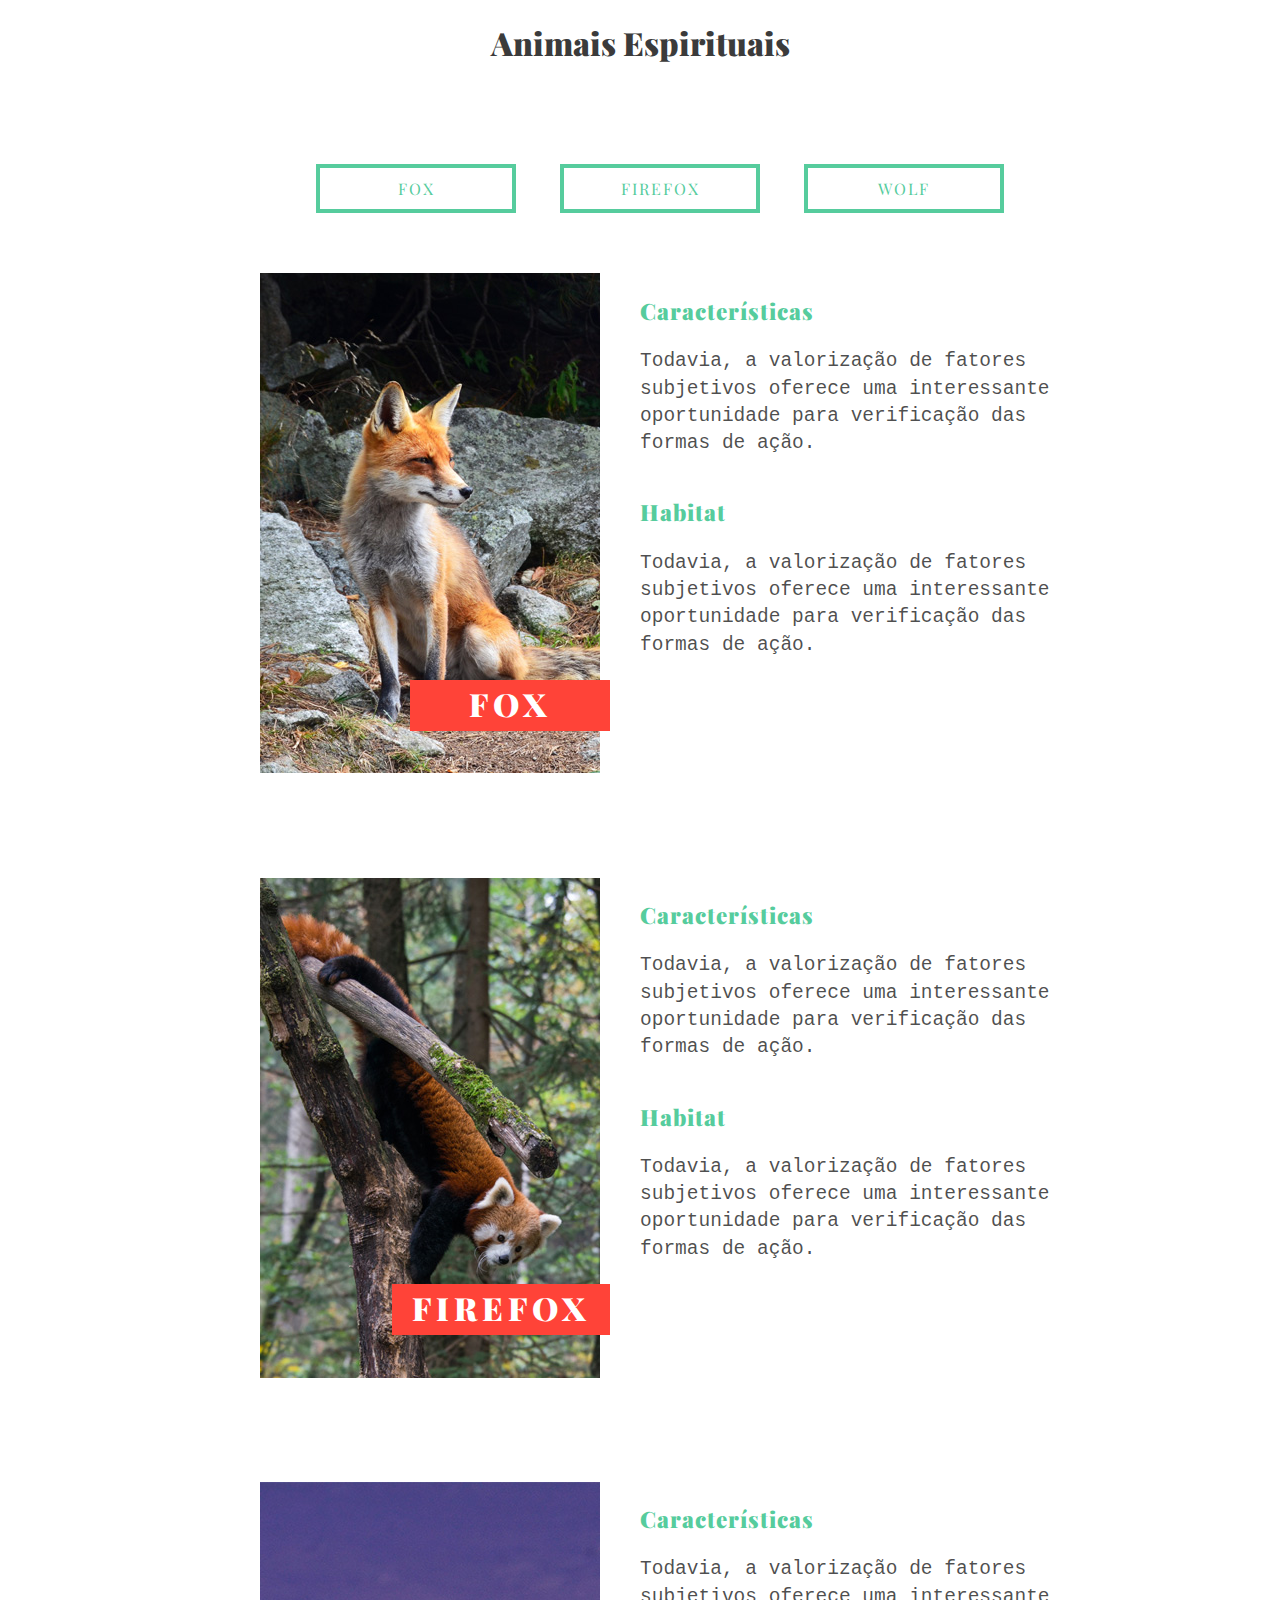
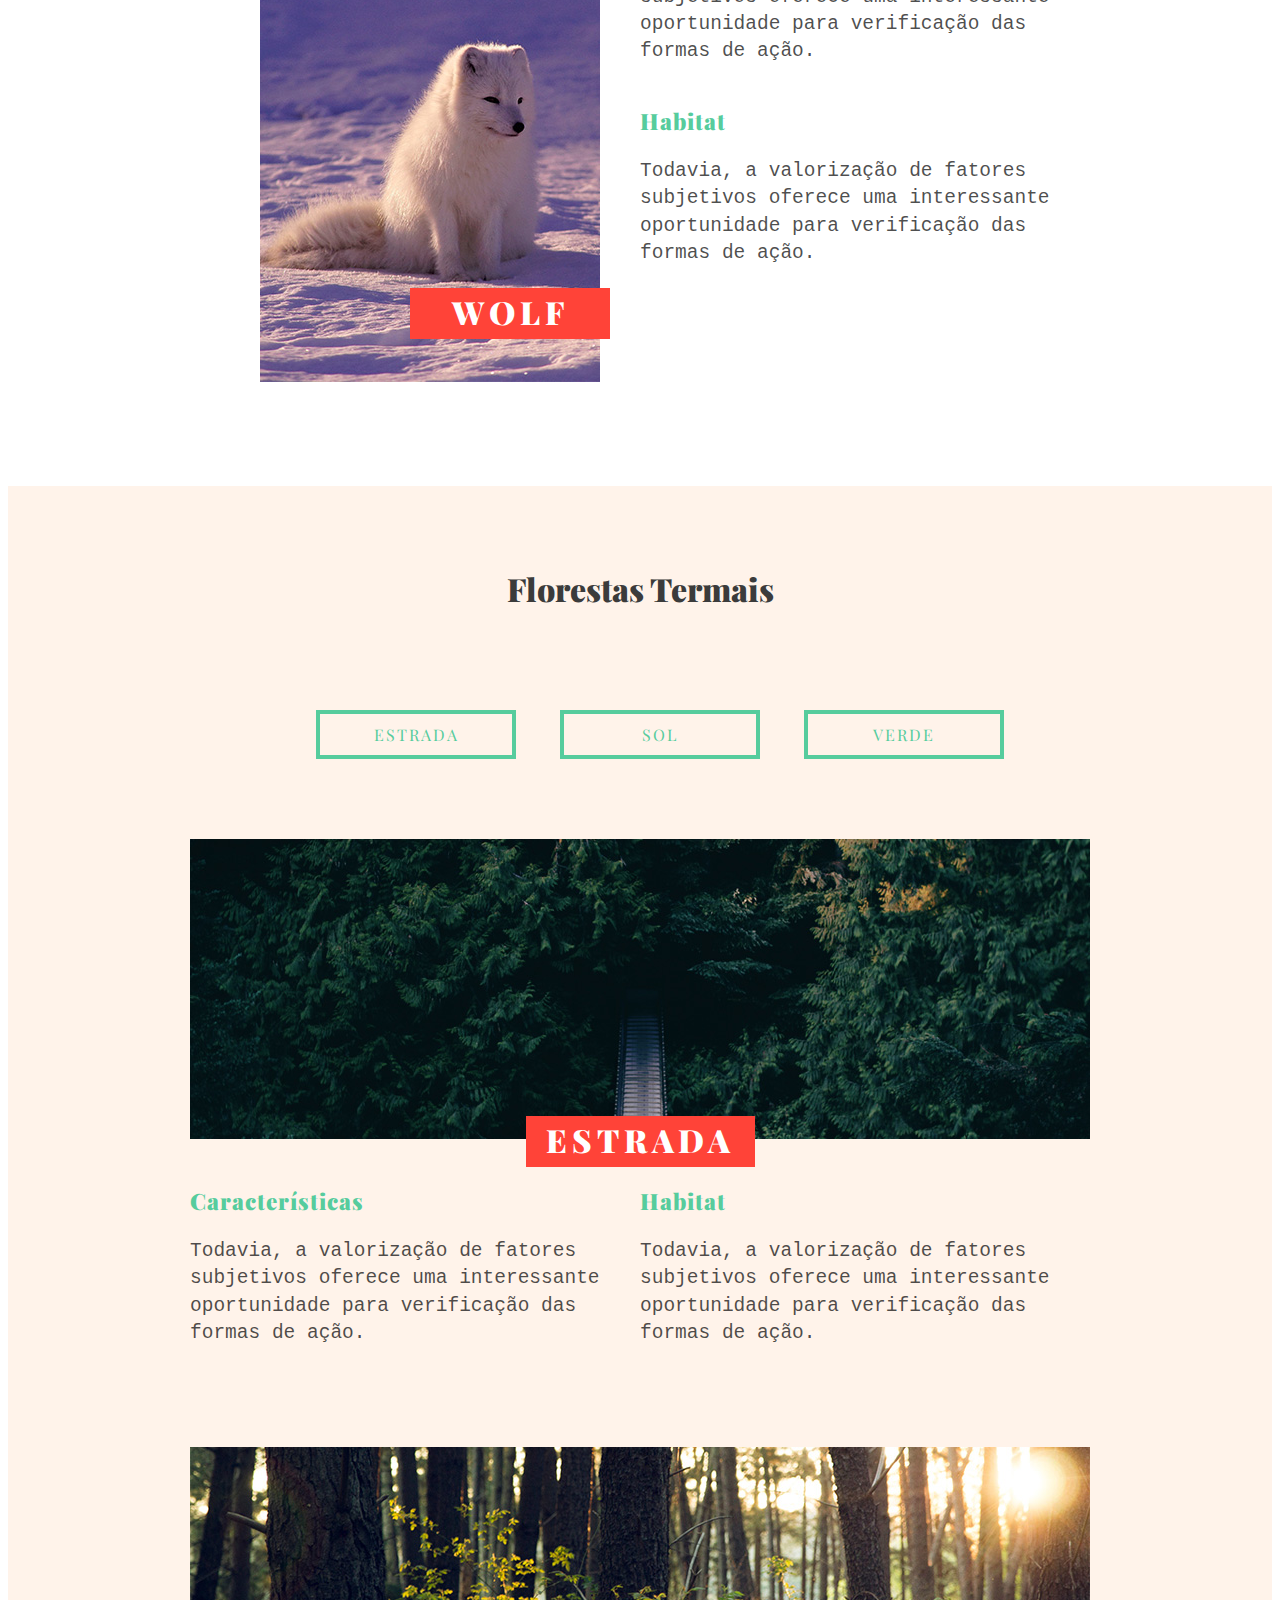
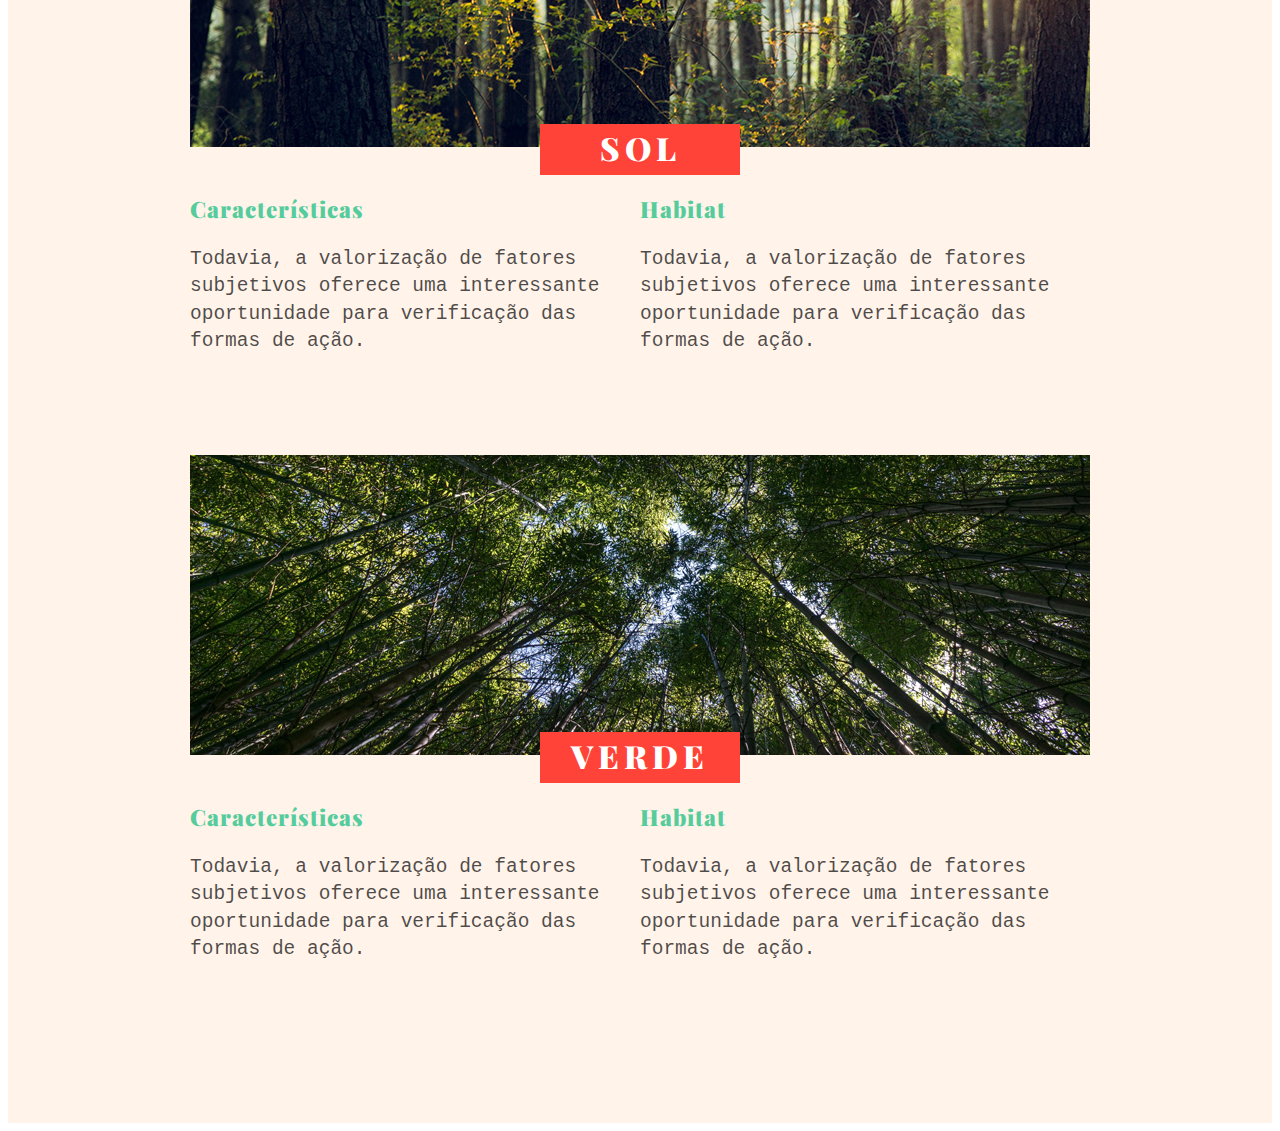
==== nature-divinal/index.html @ b066f051 "Criação do Projeto Natureza Divina" ====
<!DOCTYPE html>
<html>
<head>
	<title>Nature Divinal</title>
	<link href="https://fonts.googleapis.com/css?family=Playfair+Display:900" rel="stylesheet">
	<link rel="stylesheet" type="text/css" href="css/style.css">
</head>
<body>

	<script type="text/javascript">
		document.documentElement.className += ' js';
	</script>

	<section class="container animais">

		<h1>Animais Espirituais</h1>

		<ul class="tab-menu">
			<li><a href="#fox">Fox</a></li>
			<li><a href="#firefox">FireFox</a></li>
			<li><a href="#wolf">Wolf</a></li>
		</ul>

		<div class="item">
			<div class="item-img">
				<img src="img/fox.jpg" alt="Fox">
				<h2>Fox</h2>
			</div>
			<div class="item-info">
				<h3>Características</h3>
				<p>Todavia, a valorização de fatores subjetivos oferece uma interessante oportunidade para verificação das formas de ação.</p>
				<h3>Habitat</h3>
				<p>Todavia, a valorização de fatores subjetivos oferece uma interessante oportunidade para verificação das formas de ação.</p>
			</div>
		</div>

		<div class="item">
			<div class="item-img">
				<img src="img/firefox.jpg" alt="FireFox">
				<h2>FireFox</h2>
			</div>
			<div class="item-info">
				<h3>Características</h3>
				<p>Todavia, a valorização de fatores subjetivos oferece uma interessante oportunidade para verificação das formas de ação.</p>
				<h3>Habitat</h3>
				<p>Todavia, a valorização de fatores subjetivos oferece uma interessante oportunidade para verificação das formas de ação.</p>
			</div>
		</div>

		<div class="item">
			<div class="item-img">
				<img src="img/wolf.jpg" alt="wolf">
				<h2>Wolf</h2>
			</div>
			<div class="item-info">
				<h3>Características</h3>
				<p>Todavia, a valorização de fatores subjetivos oferece uma interessante oportunidade para verificação das formas de ação.</p>
				<h3>Habitat</h3>
				<p>Todavia, a valorização de fatores subjetivos oferece uma interessante oportunidade para verificação das formas de ação.</p>
			</div>
		</div>

	</section> <!-- End Animals Section -->

	<section class="florestas">
		<div class="container">
			<h1>Florestas Termais</h1>
	
			<ul class="tab-menu">
				<li><a href="#estrada">Estrada</a></li>
				<li><a href="#sol">Sol</a></li>
				<li><a href="#verde">Verde</a></li>
			</ul>
	
			<div class="item">
				<div class="item-img">
					<img src="img/estrada.jpg" alt="Estrada">
					<h2>Estrada</h2>
				</div>
				<div class="item-info">
					<div>
						<h3>Características</h3>
						<p>Todavia, a valorização de fatores subjetivos oferece uma interessante oportunidade para verificação das
							formas de ação.</p>
					</div>
					<div>
						<h3>Habitat</h3>
						<p>Todavia, a valorização de fatores subjetivos oferece uma interessante oportunidade para verificação das
							formas de ação.</p>
					</div>
				</div>
			</div>
	
			<div class="item">
				<div class="item-img">
					<img src="img/sol.jpg" alt="Sol">
					<h2>Sol</h2>
				</div>
				<div class="item-info">
					<div>
						<h3>Características</h3>
						<p>Todavia, a valorização de fatores subjetivos oferece uma interessante oportunidade para verificação das
							formas de ação.</p>
					</div>
					<div>
						<h3>Habitat</h3>
						<p>Todavia, a valorização de fatores subjetivos oferece uma interessante oportunidade para verificação das
							formas de ação.</p>
					</div>
				</div>
			</div>
	
			<div class="item">
				<div class="item-img">
					<img src="img/verde.jpg" alt="Verde">
					<h2>Verde</h2>
				</div>
				<div class="item-info">
					<div>
						<h3>Características</h3>
						<p>Todavia, a valorização de fatores subjetivos oferece uma interessante oportunidade para verificação das
							formas de ação.</p>
					</div>
					<div>
						<h3>Habitat</h3>
						<p>Todavia, a valorização de fatores subjetivos oferece uma interessante oportunidade para verificação das
							formas de ação.</p>
					</div>
				</div>
			</div>
		</div>
	</section> <!-- End Florest Section -->


	<script type="text/javascript" src="js/jquery-3.1.1.min.js"></script>
	<script type="text/javascript" src="js/app.js"></script>
</body>
</html>
---- nature-divinal/css/style.css ----
* {
	box-sizing: border-box;
}

.container {
	max-width: 900px;
	margin: 0 auto;
}

ul {
	text-align: center;
	margin: 80px 0 40px 0;
}

ul li {
	display: inline-block;
}

ul li a {
	display: inline-block;
	color: #56CC9D;
	border: 4px solid;
	padding: 10px 0px;
	width: 200px;
	margin: 20px;
	text-decoration: none;
	font-family: 'Playfair Display';
	text-transform: uppercase;
	letter-spacing: 2px;
}

h1, h2, h3 {
	font-family: 'Playfair Display';
	font-weight: 900;
}

h1 {
	font-size: 2em;
	text-align: center;
	color: #3B3B3B;
}

h2 {
	display: inline-block;
	padding: 2px 20px 6px 20px;
	min-width: 200px;
	text-align: center;
	font-size: 2em;
	text-transform: uppercase;
	position: relative;
	top: -120px;
	right: -10px;
	background:  #FF4338;
	color: white;
	letter-spacing: 5px;
}

h3 {
	font-size: 1.4em;
	letter-spacing: 1px;
	color: #56CC9D;
}

p {
	font-family: monospace;
	font-size: 1.5em;
	line-height: 1.4;
	color: rgba(0,0,0,.7);
	margin-bottom: 40px;
}

img {
	display: block;
	max-width: 100%;
	float: right;
}

.item {
	overflow: hidden;
}

.item-img {
	width: 50%;
	float: left;
	text-align: right;
	padding-right: 40px;
	position: relative;
}

.item-info {
	width: 50%;
	float: left;
}

.florestas {
	background: #FFF3EA;
	padding: 60px 0;
}

.florestas .item-img {
	width: 100%;
	text-align: center;
	margin-bottom: -80px;
	padding: 0px;
}

.florestas h2 {
	top: -50px;
	right: auto;

}

.florestas .item {
	margin: 60px 0;
}

.florestas .item-info {
	width: 100%;
}

.item-info > div {
	width: 50%;
	float: left;
}
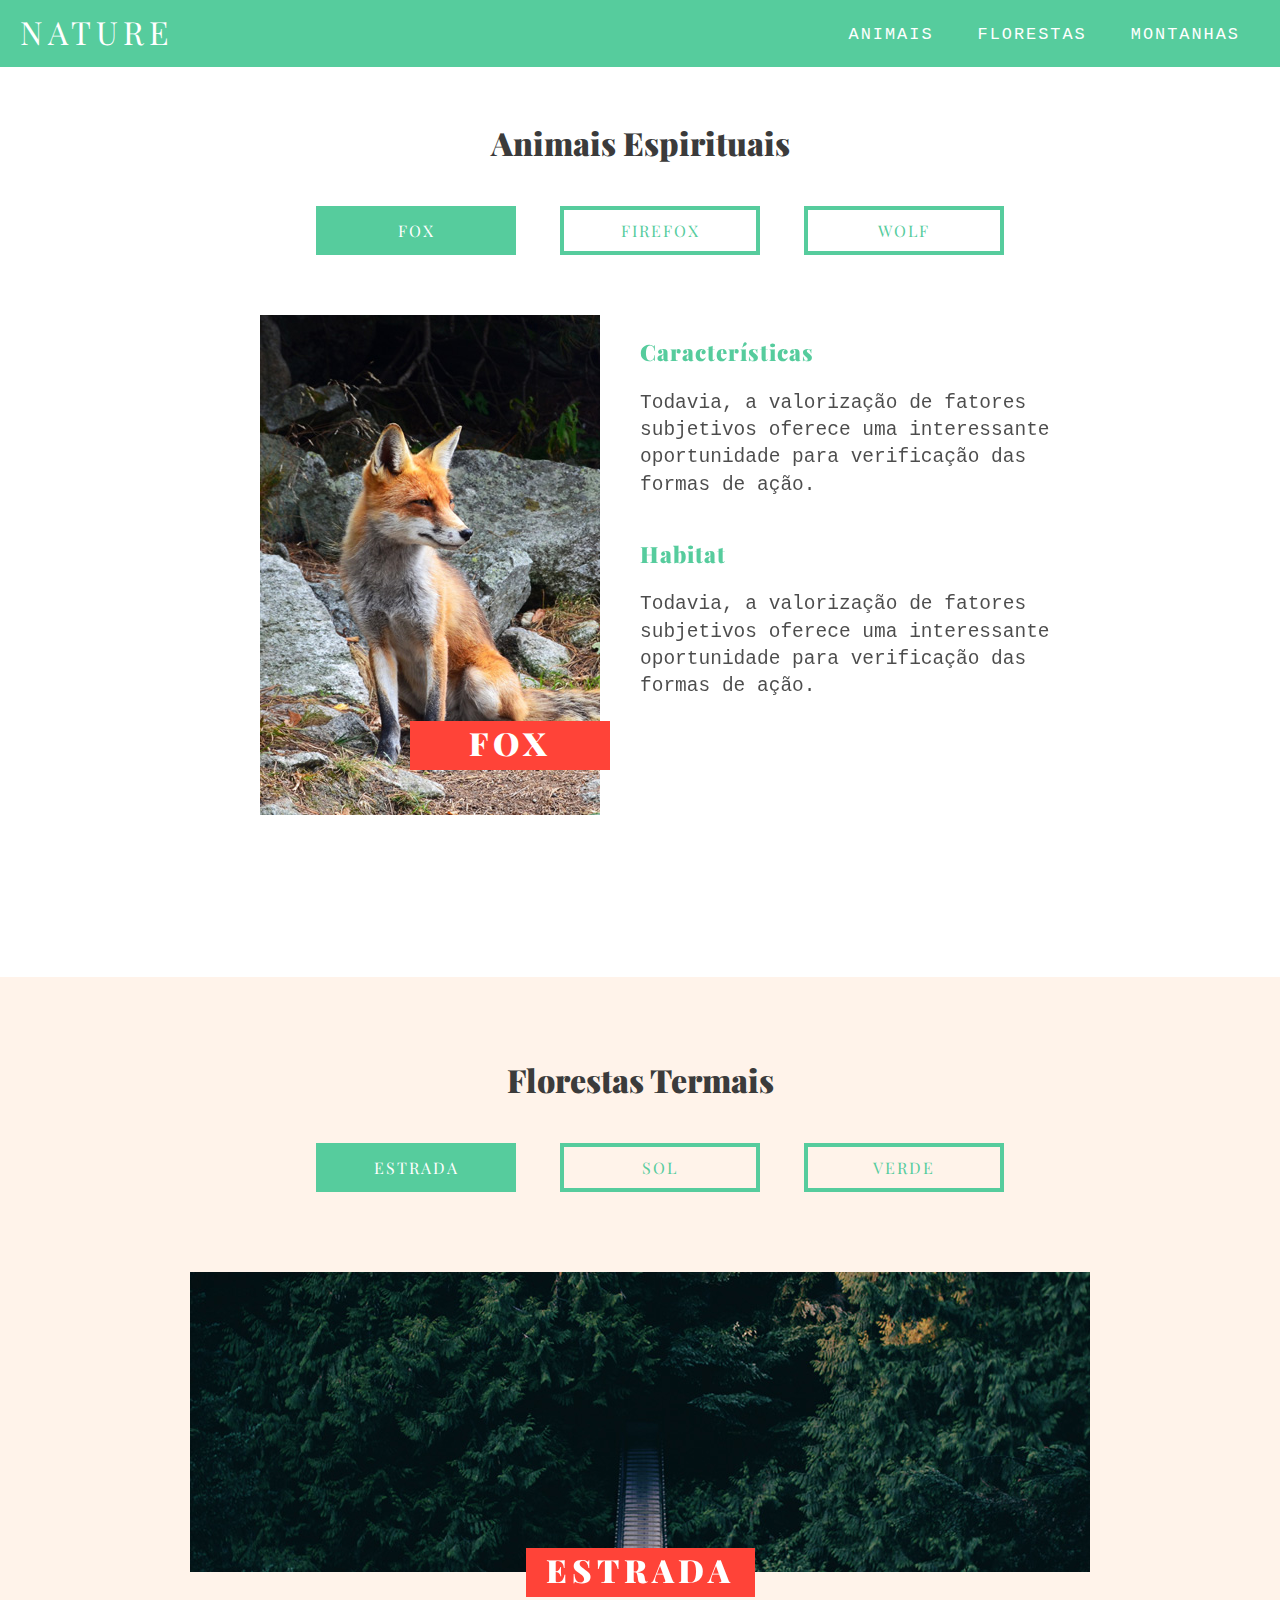
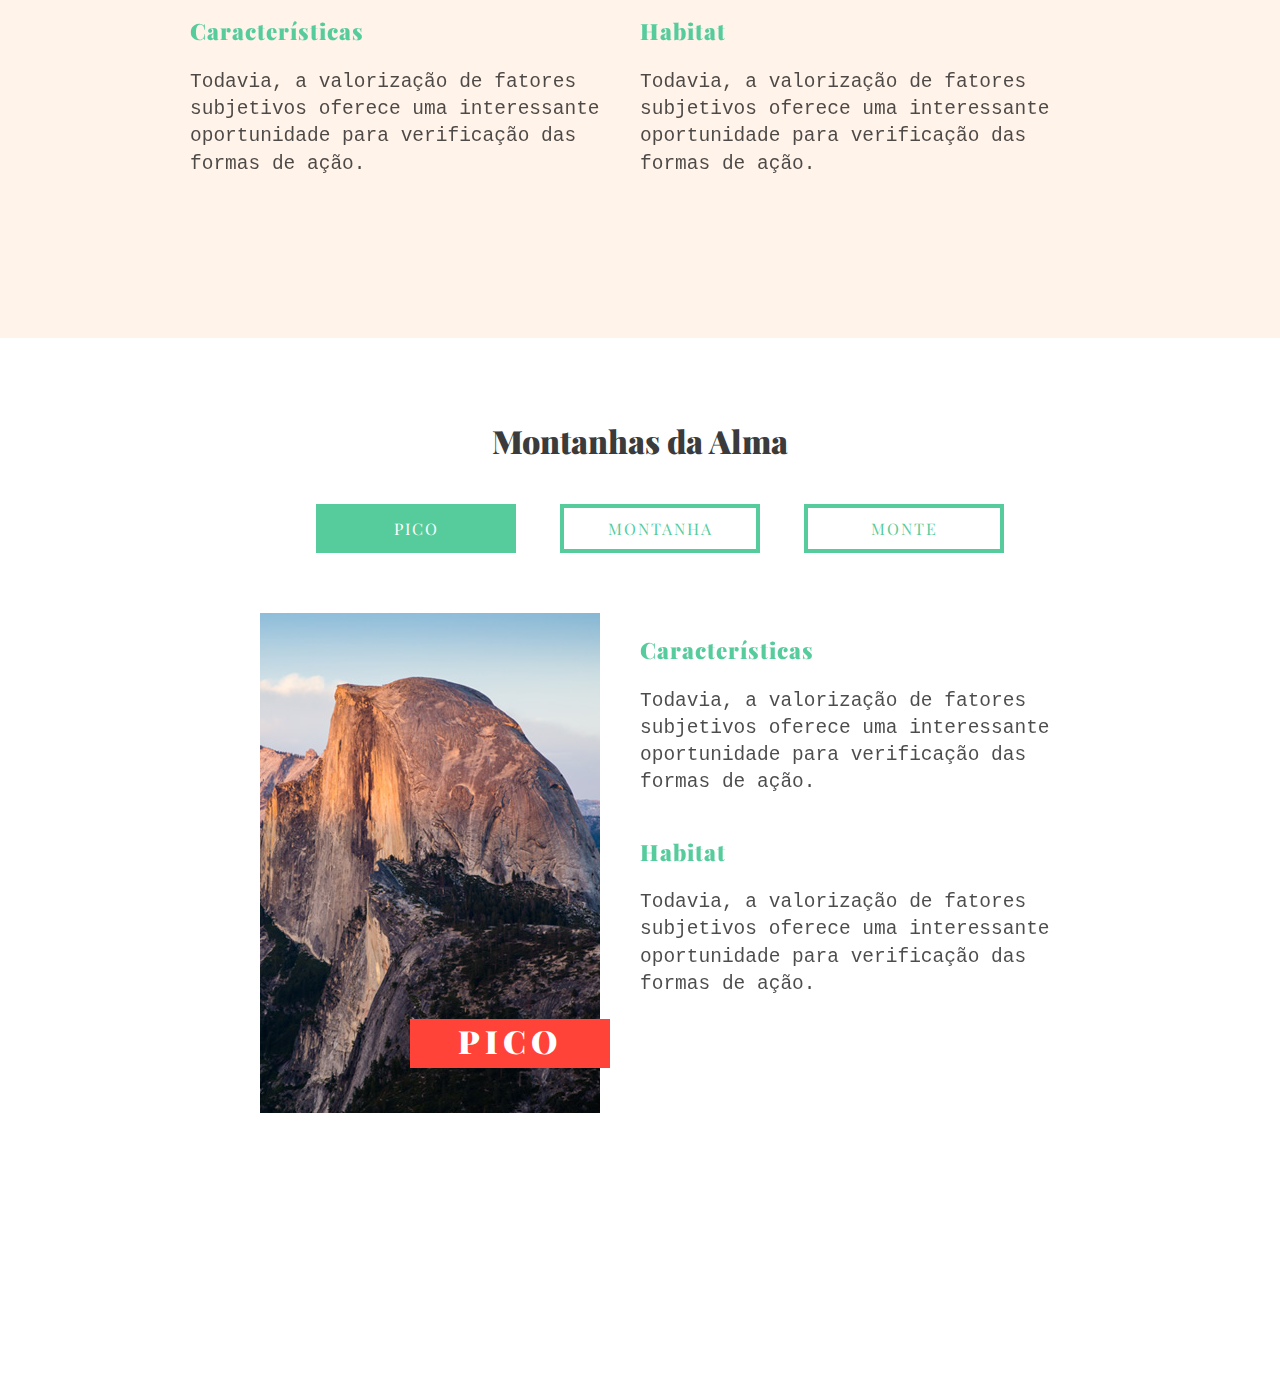
==== commit ba3b389c: "Redefinindo o Projeto" ====
--- a/nature-divinal/index.html
+++ b/nature-divinal/index.html
@@ -10,18 +10,29 @@
 	<script type="text/javascript">
 		document.documentElement.className += ' js';
 	</script>
+	
+	<header class="menu">
+		<a class="logo" href="/">Nature</a>
+		<nav>
+			<ul>
+				<li><a href="#animais">Animais</a></li>
+				<li><a href="#florestas">Florestas</a></li>
+				<li><a href="#montanhas">Montanhas</a></li>
+			</ul>
+		</nav>
+	</header>
 
-	<section class="container animais">
+	<section class="container animais" data-group="animais" id="animais">
 
 		<h1>Animais Espirituais</h1>
 
 		<ul class="tab-menu">
-			<li><a href="#fox">Fox</a></li>
-			<li><a href="#firefox">FireFox</a></li>
-			<li><a href="#wolf">Wolf</a></li>
+			<li><a href="#fox" data-click="fox">Fox</a></li>
+			<li><a href="#firefox" data-click="firefox">FireFox</a></li>
+			<li><a href="#wolf" data-click="wolf">Wolf</a></li>
 		</ul>
 
-		<div class="item">
+		<div class="item" id="fox" data-target="fox">
 			<div class="item-img">
 				<img src="img/fox.jpg" alt="Fox">
 				<h2>Fox</h2>
@@ -34,7 +45,7 @@
 			</div>
 		</div>
 
-		<div class="item">
+		<div class="item" id="firefox" data-target="firefox">
 			<div class="item-img">
 				<img src="img/firefox.jpg" alt="FireFox">
 				<h2>FireFox</h2>
@@ -47,7 +58,7 @@
 			</div>
 		</div>
 
-		<div class="item">
+		<div class="item" id="wolf" data-target="wolf">
 			<div class="item-img">
 				<img src="img/wolf.jpg" alt="wolf">
 				<h2>Wolf</h2>
@@ -60,77 +71,122 @@
 			</div>
 		</div>
 
-	</section> <!-- End Animals Section -->
+	</section>
 
-	<section class="florestas">
-		<div class="container">
-			<h1>Florestas Termais</h1>
-	
-			<ul class="tab-menu">
-				<li><a href="#estrada">Estrada</a></li>
-				<li><a href="#sol">Sol</a></li>
-				<li><a href="#verde">Verde</a></li>
-			</ul>
-	
-			<div class="item">
-				<div class="item-img">
-					<img src="img/estrada.jpg" alt="Estrada">
-					<h2>Estrada</h2>
-				</div>
-				<div class="item-info">
-					<div>
-						<h3>Características</h3>
-						<p>Todavia, a valorização de fatores subjetivos oferece uma interessante oportunidade para verificação das
-							formas de ação.</p>
-					</div>
-					<div>
-						<h3>Habitat</h3>
-						<p>Todavia, a valorização de fatores subjetivos oferece uma interessante oportunidade para verificação das
-							formas de ação.</p>
-					</div>
-				</div>
+	<section class="florestas" data-group="florestas" id="florestas">
+	<div class="container">
+		<h1>Florestas Termais</h1>
+
+		<ul class="tab-menu">
+			<li><a href="#estrada" data-click="estrada">Estrada</a></li>
+			<li><a href="#sol" data-click="sol">Sol</a></li>
+			<li><a href="#verde" data-click="verde">Verde</a></li>
+		</ul>
+
+		<div class="item" id="estrada" data-target="estrada">
+			<div class="item-img">
+				<img src="img/estrada.jpg" alt="Estrada">
+				<h2>Estrada</h2>
 			</div>
-	
-			<div class="item">
-				<div class="item-img">
-					<img src="img/sol.jpg" alt="Sol">
-					<h2>Sol</h2>
-				</div>
-				<div class="item-info">
-					<div>
-						<h3>Características</h3>
-						<p>Todavia, a valorização de fatores subjetivos oferece uma interessante oportunidade para verificação das
-							formas de ação.</p>
-					</div>
-					<div>
-						<h3>Habitat</h3>
-						<p>Todavia, a valorização de fatores subjetivos oferece uma interessante oportunidade para verificação das
-							formas de ação.</p>
-					</div>
-				</div>
+			<div class="item-info">
+			<div>
+				<h3>Características</h3>
+				<p>Todavia, a valorização de fatores subjetivos oferece uma interessante oportunidade para verificação das formas de ação.</p>
 			</div>
-	
-			<div class="item">
-				<div class="item-img">
-					<img src="img/verde.jpg" alt="Verde">
-					<h2>Verde</h2>
-				</div>
-				<div class="item-info">
-					<div>
-						<h3>Características</h3>
-						<p>Todavia, a valorização de fatores subjetivos oferece uma interessante oportunidade para verificação das
-							formas de ação.</p>
-					</div>
-					<div>
-						<h3>Habitat</h3>
-						<p>Todavia, a valorização de fatores subjetivos oferece uma interessante oportunidade para verificação das
-							formas de ação.</p>
-					</div>
-				</div>
+			<div>
+				<h3>Habitat</h3>
+				<p>Todavia, a valorização de fatores subjetivos oferece uma interessante oportunidade para verificação das formas de ação.</p>
+			</div>
 			</div>
 		</div>
-	</section> <!-- End Florest Section -->
 
+		<div class="item" id="sol" data-target="sol">
+			<div class="item-img">
+				<img src="img/sol.jpg" alt="Sol">
+				<h2>Sol</h2>
+			</div>
+			<div class="item-info">
+			<div>
+				<h3>Características</h3>
+				<p>Todavia, a valorização de fatores subjetivos oferece uma interessante oportunidade para verificação das formas de ação.</p>
+			</div>
+			<div>
+				<h3>Habitat</h3>
+				<p>Todavia, a valorização de fatores subjetivos oferece uma interessante oportunidade para verificação das formas de ação.</p>
+			</div>	
+			</div>
+		</div>
+
+		<div class="item" id="verde" data-target="verde">
+			<div class="item-img">
+				<img src="img/verde.jpg" alt="Verde">
+				<h2>Verde</h2>
+			</div>
+			<div class="item-info">
+			<div>
+				<h3>Características</h3>
+				<p>Todavia, a valorização de fatores subjetivos oferece uma interessante oportunidade para verificação das formas de ação.</p>
+			</div>
+			<div>
+				<h3>Habitat</h3>
+				<p>Todavia, a valorização de fatores subjetivos oferece uma interessante oportunidade para verificação das formas de ação.</p>
+			</div>
+			</div>
+		</div>
+	</div>
+	</section>
+	
+	
+<section class="container montanhas" data-group="montanhas" id="montanhas">
+
+		<h1>Montanhas da Alma</h1>
+
+		<ul class="tab-menu">
+			<li><a href="#pico" data-click="pico">Pico</a></li>
+			<li><a href="#montanha" data-click="montanha">Montanha</a></li>
+			<li><a href="#monte" data-click="monte">Monte</a></li>
+		</ul>
+
+		<div class="item" id="pico" data-target="pico">
+			<div class="item-img">
+				<img src="img/pico.jpg" alt="Pico">
+				<h2>Pico</h2>
+			</div>
+			<div class="item-info">
+				<h3>Características</h3>
+				<p>Todavia, a valorização de fatores subjetivos oferece uma interessante oportunidade para verificação das formas de ação.</p>
+				<h3>Habitat</h3>
+				<p>Todavia, a valorização de fatores subjetivos oferece uma interessante oportunidade para verificação das formas de ação.</p>
+			</div>
+		</div>
+
+		<div class="item" id="montanha" data-target="montanha">
+			<div class="item-img">
+				<img src="img/montanha.jpg" alt="Montanha">
+				<h2>Montanha</h2>
+			</div>
+			<div class="item-info">
+				<h3>Características</h3>
+				<p>Todavia, a valorização de fatores subjetivos oferece uma interessante oportunidade para verificação das formas de ação.</p>
+				<h3>Habitat</h3>
+				<p>Todavia, a valorização de fatores subjetivos oferece uma interessante oportunidade para verificação das formas de ação.</p>
+			</div>
+		</div>
+
+		<div class="item" id="monte" data-target="monte">
+			<div class="item-img">
+				<img src="img/monte.jpg" alt="Monte">
+				<h2>Monte</h2>
+			</div>
+			<div class="item-info">
+				<h3>Características</h3>
+				<p>Todavia, a valorização de fatores subjetivos oferece uma interessante oportunidade para verificação das formas de ação.</p>
+				<h3>Habitat</h3>
+				<p>Todavia, a valorização de fatores subjetivos oferece uma interessante oportunidade para verificação das formas de ação.</p>
+			</div>
+		</div>
+
+	</section>	
 
 	<script type="text/javascript" src="js/jquery-3.1.1.min.js"></script>
 	<script type="text/javascript" src="js/app.js"></script>
--- a/nature-divinal/css/style.css
+++ b/nature-divinal/css/style.css
@@ -1,22 +1,97 @@
 * {
 	box-sizing: border-box;
+}
+
+body {
+	margin: 0px;
+	padding-top: 40px;
+	padding-bottom: 120px;
+}
+
+.menu {
+	background: #56CC9D;
+	overflow: hidden;
+	position: fixed;
+	width: 100%;
+	top: 0;
+	z-index: 100;
+}
+
+.menu nav {
+	text-align: right;
+	padding: 10px 20px 0 0;
+}
+
+.menu nav ul {
+	padding: 0px;
+	margin: 0px;
+}
+
+.menu nav li {
+	display: inline-block;
+	text-align: right;
+}
+
+.menu nav li a {
+	display: block;
+	color: white;
+	padding: 15px 20px;
+	text-decoration: none;
+	font-family: monospace;
+	text-transform: uppercase;
+	font-size: 1.3em;
+	letter-spacing: 2px;
+	float: left;
+}
+
+.menu nav li a::after {
+	content: '';
+	display: block;
+	background: white;
+	height: 2px;
+	width: 0;
+	transition: .3s;
+}
+
+.menu nav li a:hover::after {
+	width: 100%;
+}
+
+.logo {
+	display: block;
+	color: white;
+	width: 200px;
+	padding: 10px 10px 14px 20px;
+	text-decoration: none;
+	font-family: 'Playfair Display';
+	text-transform: uppercase;
+	letter-spacing: 5px;
+	font-size: 2em;
+	float: left;
 }
 
 .container {
 	max-width: 900px;
 	margin: 0 auto;
-}
-
-ul {
-	text-align: center;
-	margin: 80px 0 40px 0;
-}
-
-ul li {
-	display: inline-block;
-}
-
-ul li a {
+	padding: 60px 0;
+}
+
+.container::after {
+	content: '';
+	display: table;
+	clear: both;
+}
+
+.tab-menu {
+	text-align: center;
+	margin: 20px 0 40px 0;
+}
+
+.tab-menu li {
+	display: inline-block;
+}
+
+.tab-menu li a {
 	display: inline-block;
 	color: #56CC9D;
 	border: 4px solid;
@@ -28,7 +103,7 @@
 	text-transform: uppercase;
 	letter-spacing: 2px;
 }
-
+	
 h1, h2, h3 {
 	font-family: 'Playfair Display';
 	font-weight: 900;
@@ -42,7 +117,7 @@
 
 h2 {
 	display: inline-block;
-	padding: 2px 20px 6px 20px;
+	padding: 0 20px 6px 20px;
 	min-width: 200px;
 	text-align: center;
 	font-size: 2em;
@@ -94,7 +169,6 @@
 
 .florestas {
 	background: #FFF3EA;
-	padding: 60px 0;
 }
 
 .florestas .item-img {
@@ -107,7 +181,6 @@
 .florestas h2 {
 	top: -50px;
 	right: auto;
-
 }
 
 .florestas .item {
@@ -121,4 +194,27 @@
 .item-info > div {
 	width: 50%;
 	float: left;
+}
+
+[data-target] {
+	opacity: 0;
+	visibility: hidden;
+	transform: translate3d(-50px,0,0);
+	position: absolute;
+	top: 0;
+}
+
+[data-click].active {
+	background: #56CC9D;
+	color: white;
+	border-color: #56CC9D;
+}
+
+[data-target].active {
+	opacity: 1;
+	visibility: visible;
+	transition: .3s;
+	position: relative;
+	top: auto;
+	transform: translate3d(0px,0,0);
 }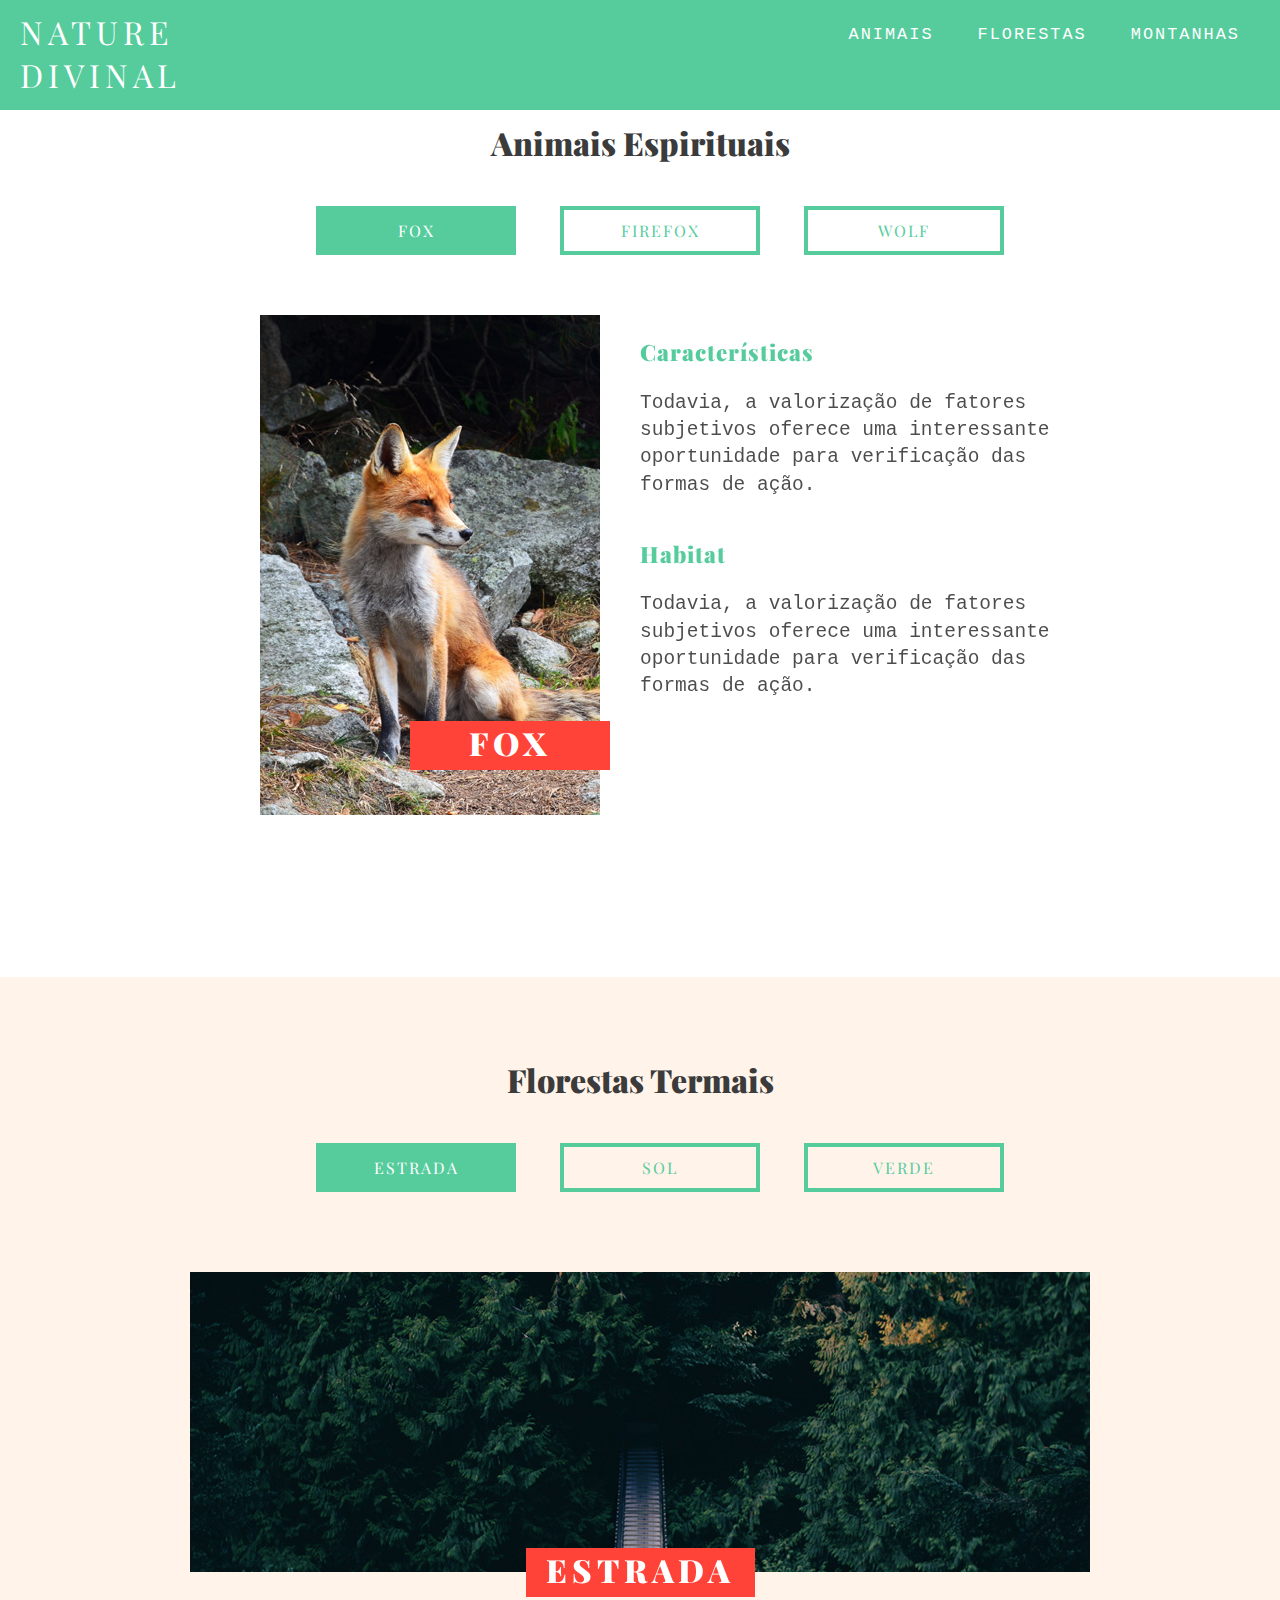
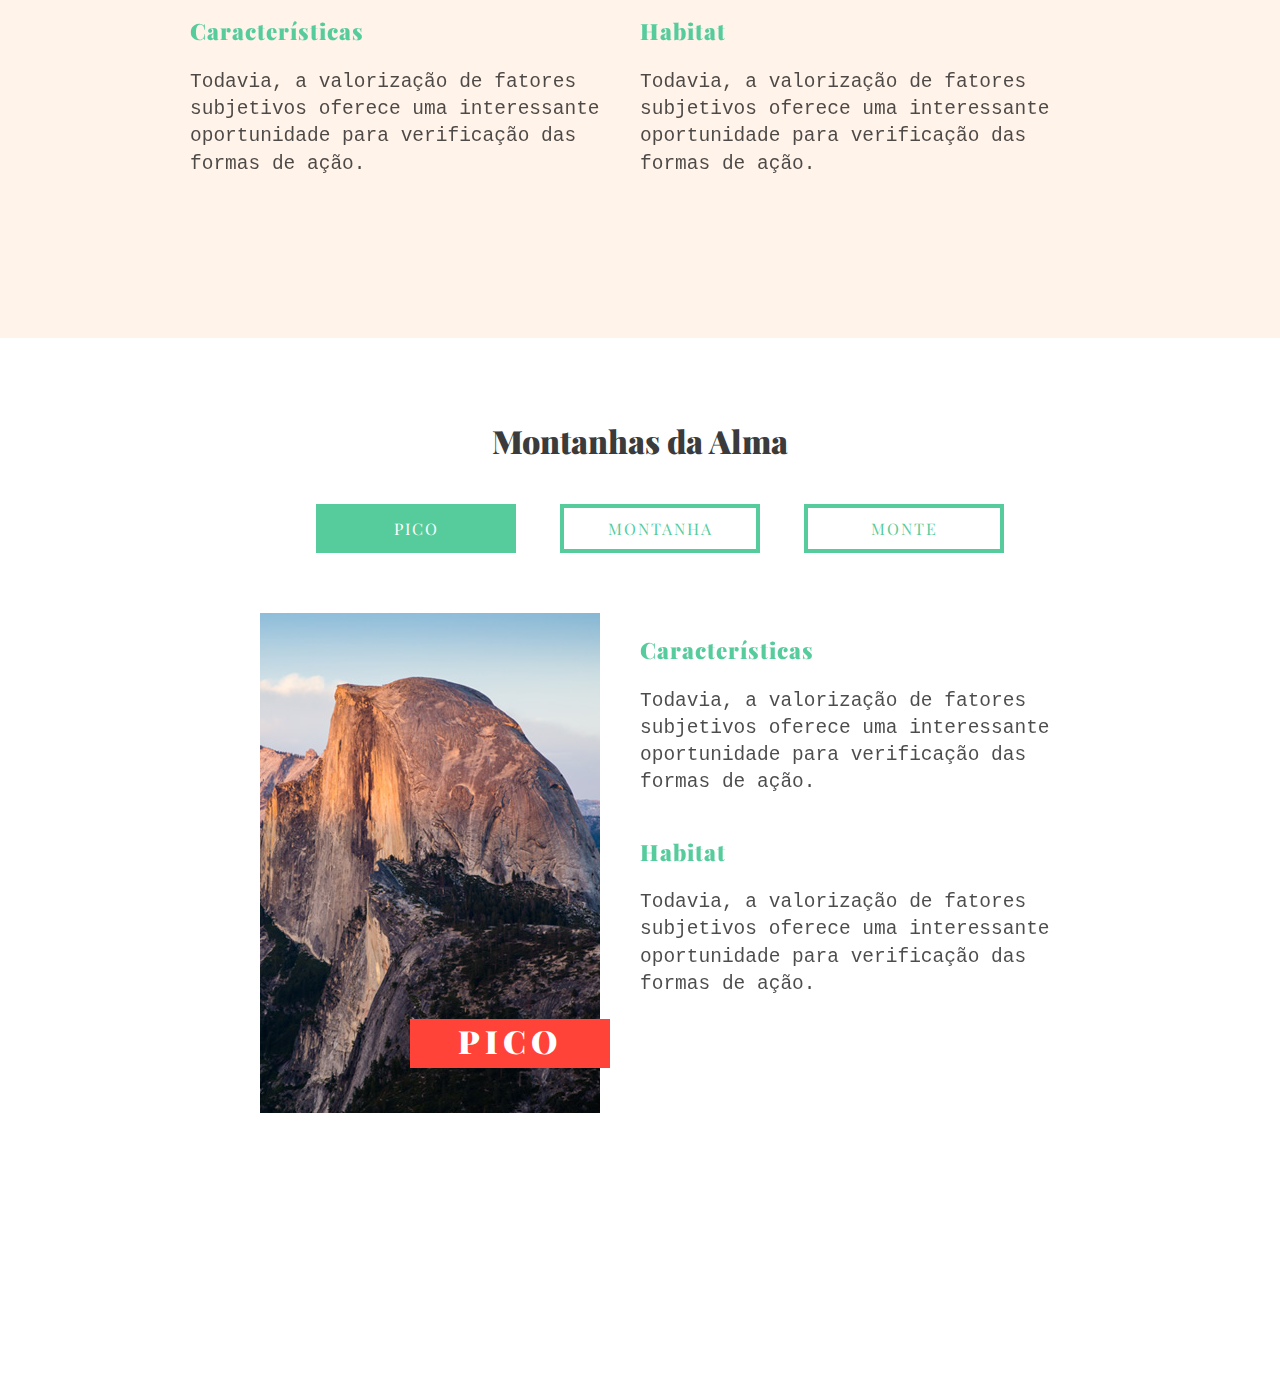
==== commit 81a2dd19: "Criando Scroll no Menu e nas Sections da página" ====
--- a/nature-divinal/index.html
+++ b/nature-divinal/index.html
@@ -12,8 +12,8 @@
 	</script>
 	
 	<header class="menu">
-		<a class="logo" href="/">Nature</a>
-		<nav>
+		<a class="logo" href="/">Nature Divinal</a>
+		<nav class="menu-nav">
 			<ul>
 				<li><a href="#animais">Animais</a></li>
 				<li><a href="#florestas">Florestas</a></li>
--- a/nature-divinal/css/style.css
+++ b/nature-divinal/css/style.css
@@ -53,7 +53,7 @@
 	transition: .3s;
 }
 
-.menu nav li a:hover::after {
+.menu nav li a:hover::after, .menu nav li a.active::after {
 	width: 100%;
 }
 
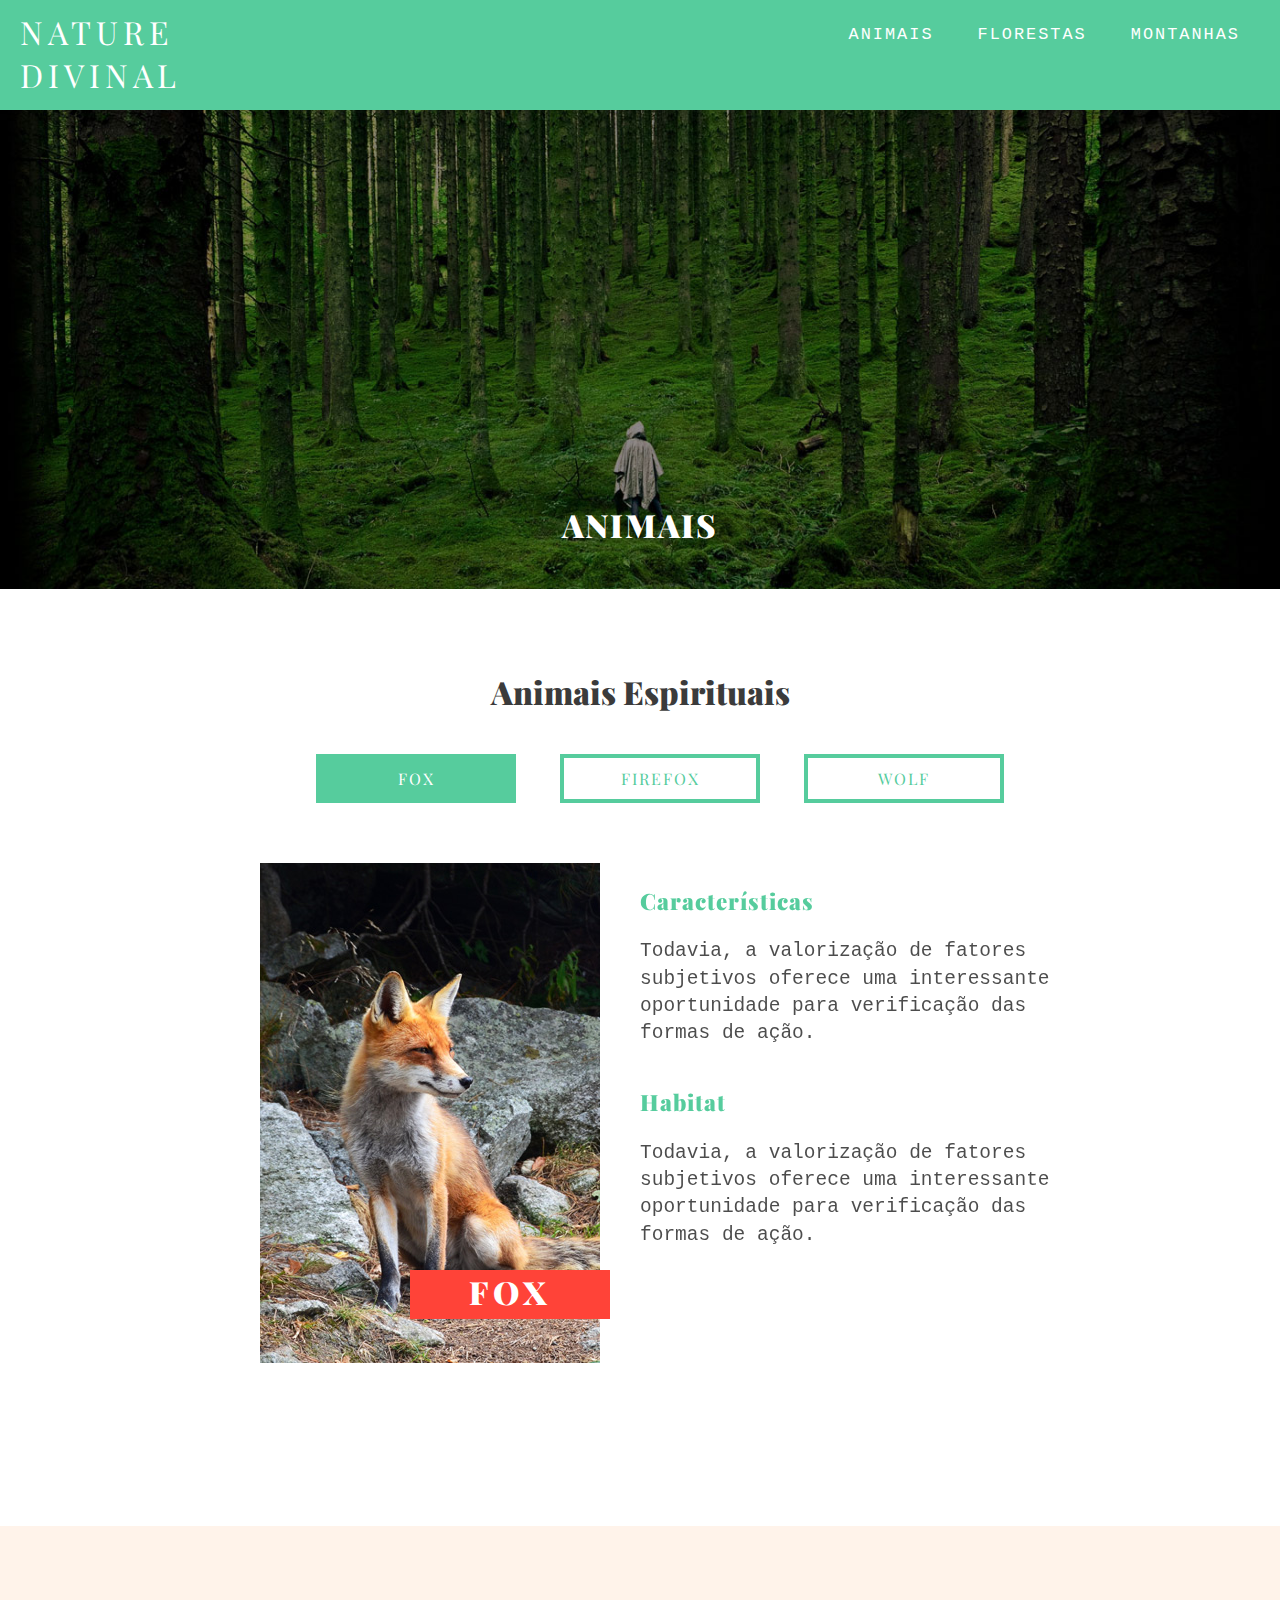
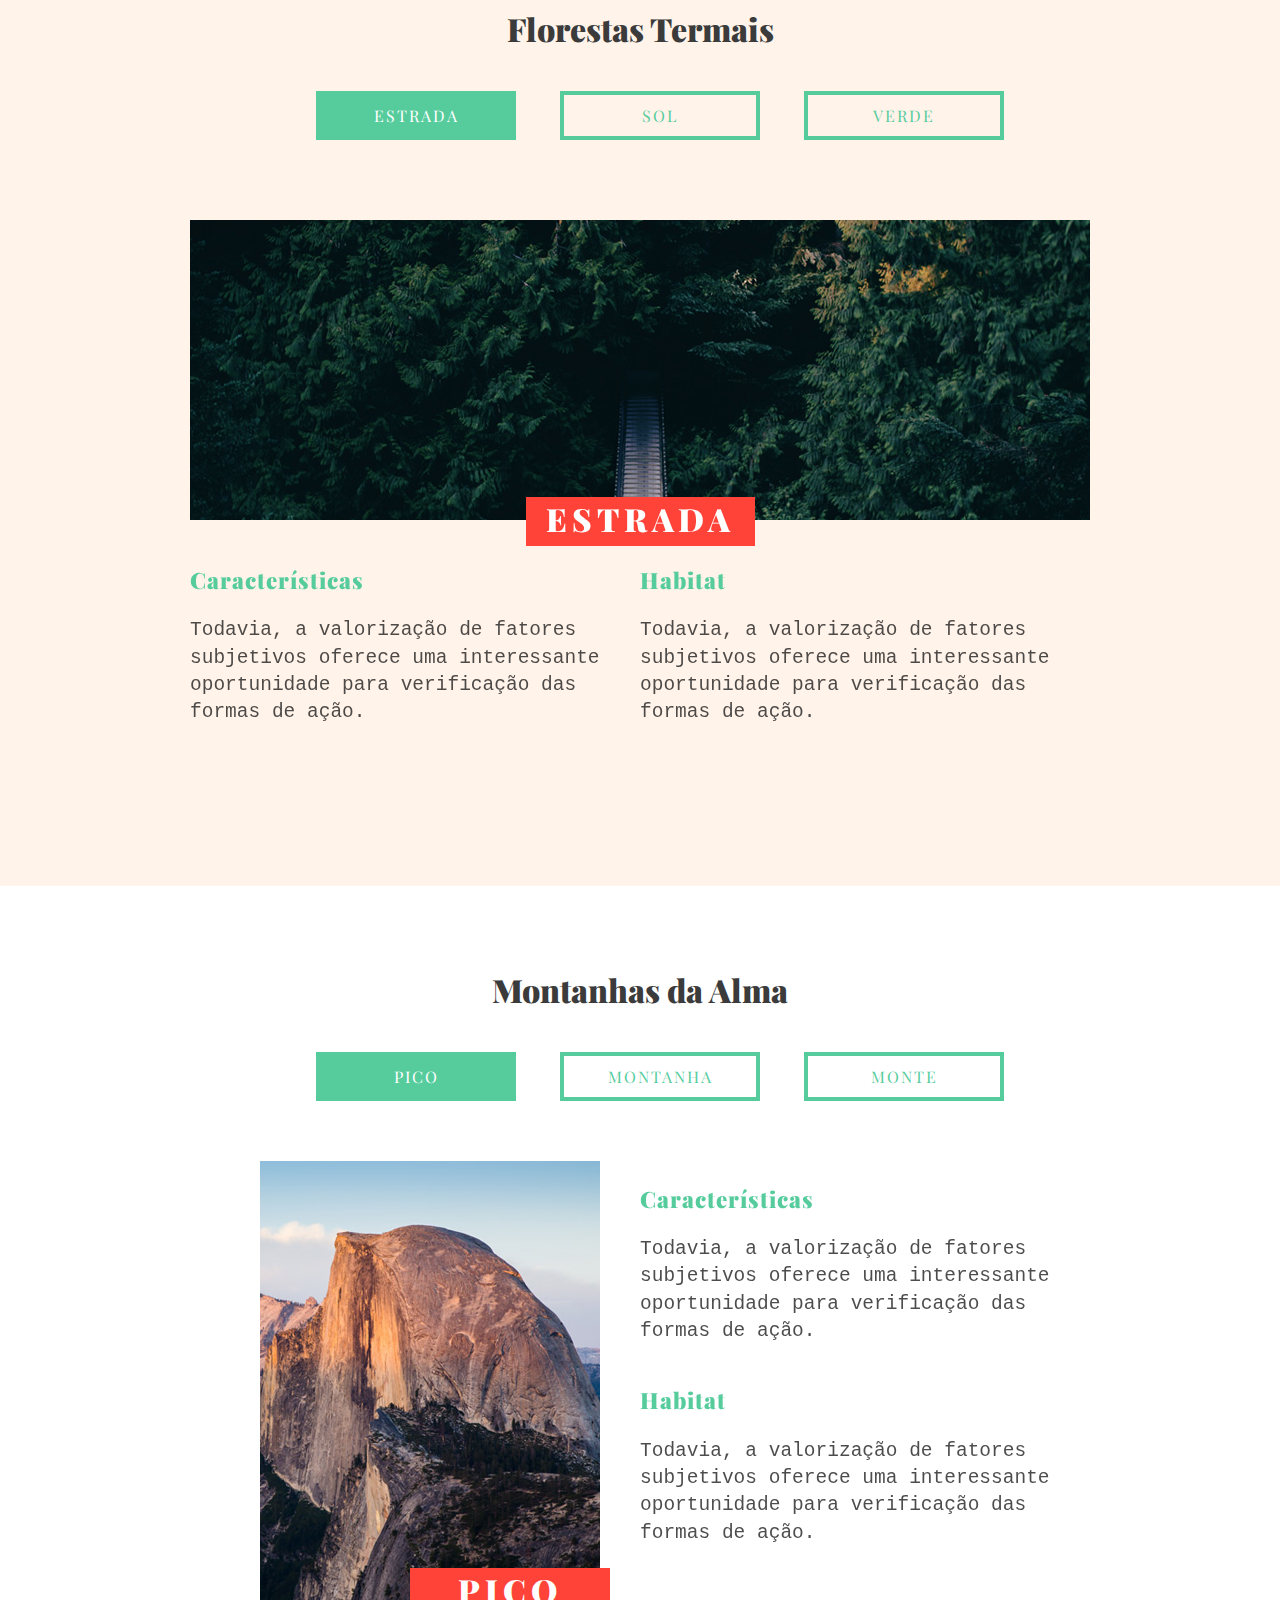
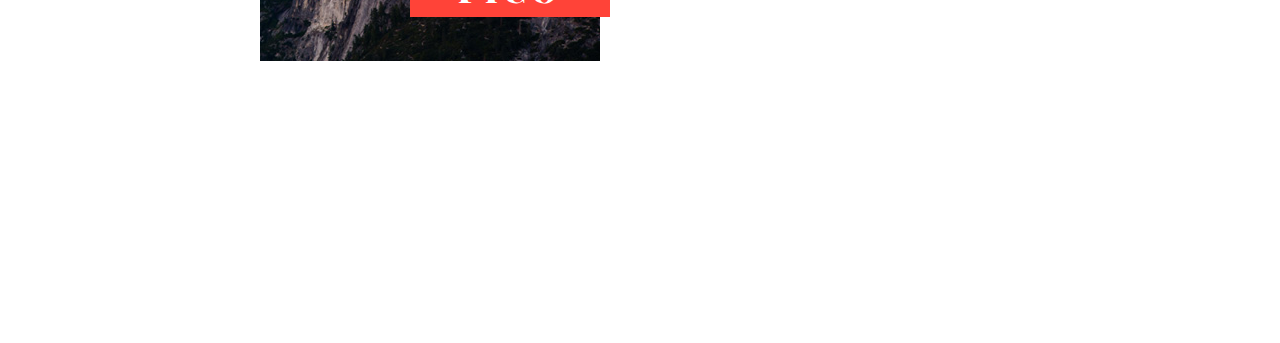
==== commit d53edf25: "Inclusão de Slides" ====
--- a/nature-divinal/index.html
+++ b/nature-divinal/index.html
@@ -13,7 +13,8 @@
 	
 	<header class="menu">
 		<a class="logo" href="/">Nature Divinal</a>
-		<nav class="menu-nav">
+		<span class="mobile-btn"></span>
+		<nav class="menu-nav mobile-menu">
 			<ul>
 				<li><a href="#animais">Animais</a></li>
 				<li><a href="#florestas">Florestas</a></li>
@@ -21,6 +22,22 @@
 			</ul>
 		</nav>
 	</header>
+	
+	<section class="introducao slide">
+		<div>
+			<img src="img/slide/slide-1.jpg" alt="Animais">
+			<h2>Animais</h2>
+		</div>
+		<div>
+			<img src="img/slide/slide-2.jpg" alt="Florestas">
+			<h2>Florestas</h2>
+		</div>
+		<div>
+			<img src="img/slide/slide-3.jpg" alt="Montanhas">
+			<h2>Montanhas</h2>
+		</div>
+	</section>
+	
 
 	<section class="container animais" data-group="animais" id="animais">
 
@@ -187,7 +204,7 @@
 		</div>
 
 	</section>	
-
+	
 	<script type="text/javascript" src="js/jquery-3.1.1.min.js"></script>
 	<script type="text/javascript" src="js/app.js"></script>
 </body>
--- a/nature-divinal/css/style.css
+++ b/nature-divinal/css/style.css
@@ -10,7 +10,6 @@
 
 .menu {
 	background: #56CC9D;
-	overflow: hidden;
 	position: fixed;
 	width: 100%;
 	top: 0;
@@ -115,7 +114,7 @@
 	color: #3B3B3B;
 }
 
-h2 {
+.item h2 {
 	display: inline-block;
 	padding: 0 20px 6px 20px;
 	min-width: 200px;
@@ -144,7 +143,7 @@
 	margin-bottom: 40px;
 }
 
-img {
+.item-img img {
 	display: block;
 	max-width: 100%;
 	float: right;
@@ -217,4 +216,129 @@
 	position: relative;
 	top: auto;
 	transform: translate3d(0px,0,0);
-}+}
+
+@media only screen and (max-width: 768px) {
+
+.mobile-btn {
+	display: block;
+	color: white;
+	width: 36px;
+	height: 36px;
+	border-top: 4px solid;
+	margin: 20px 20px 0 0;
+	float: right;
+	position: relative;
+	cursor: pointer;
+	-webkit-backface-visibility: hidden;
+}
+
+.mobile-btn::after, .mobile-btn::before {
+	content: '';
+	display: block;
+	height: 4px;
+	margin-top: 6px;
+	background: currentColor;
+	position: relative;
+	transition: transform .2s ease;
+}
+
+.mobile-btn.active {
+	border-top-color: transparent;
+}
+
+.mobile-btn.active::after {
+	margin-top: 0px;
+	top: 2px;
+	transform: rotate(45deg);
+}
+
+.mobile-btn.active::before {
+	margin-top: 0px;
+	top: 6px;
+	transform: rotate(135deg);
+}
+
+.menu-nav.mobile-menu {
+	position: fixed;
+	background: #56CC9D;
+	padding: 10px;
+	top: 60px;
+	right: 0px;
+	opacity: 0;
+	visibility: hidden;
+	transform: translate3d(60px, 0px, 0px);
+	transition: .3s;
+}
+
+.menu-nav.mobile-menu.active {
+	opacity: 1;
+	visibility: visible;
+	transform: translate3d(0px, 0px, 0px);
+}
+
+.menu-nav.mobile-menu li {
+	display: block;
+}
+
+.menu-nav.mobile-menu li a {
+	border-top: 2px solid;
+	width: 100%;
+	text-align: center;
+}
+	
+}
+
+.introducao {
+	background: black;
+}
+
+.introducao h2 {
+	color: white;
+	text-align: center;
+	font-size: 2em;
+	text-transform: uppercase;
+	letter-spacing: 2px;
+	margin-top: -2em;
+	margin-bottom: 2em;
+	line-height: 0;
+}
+
+.introducao img {
+	display: block;
+	margin: 0 auto;
+	max-width: 100%;
+}
+
+.slide {
+	position: relative;
+	overflow: hidden;
+}
+
+.slide > * {
+	width: 100%;
+	position: absolute;
+	opacity: 0;
+	transition: .5s;
+}
+
+.slide > .active {
+	position: relative;
+	opacity: 1;
+}
+
+
+
+
+
+
+
+
+
+
+
+
+
+
+
+
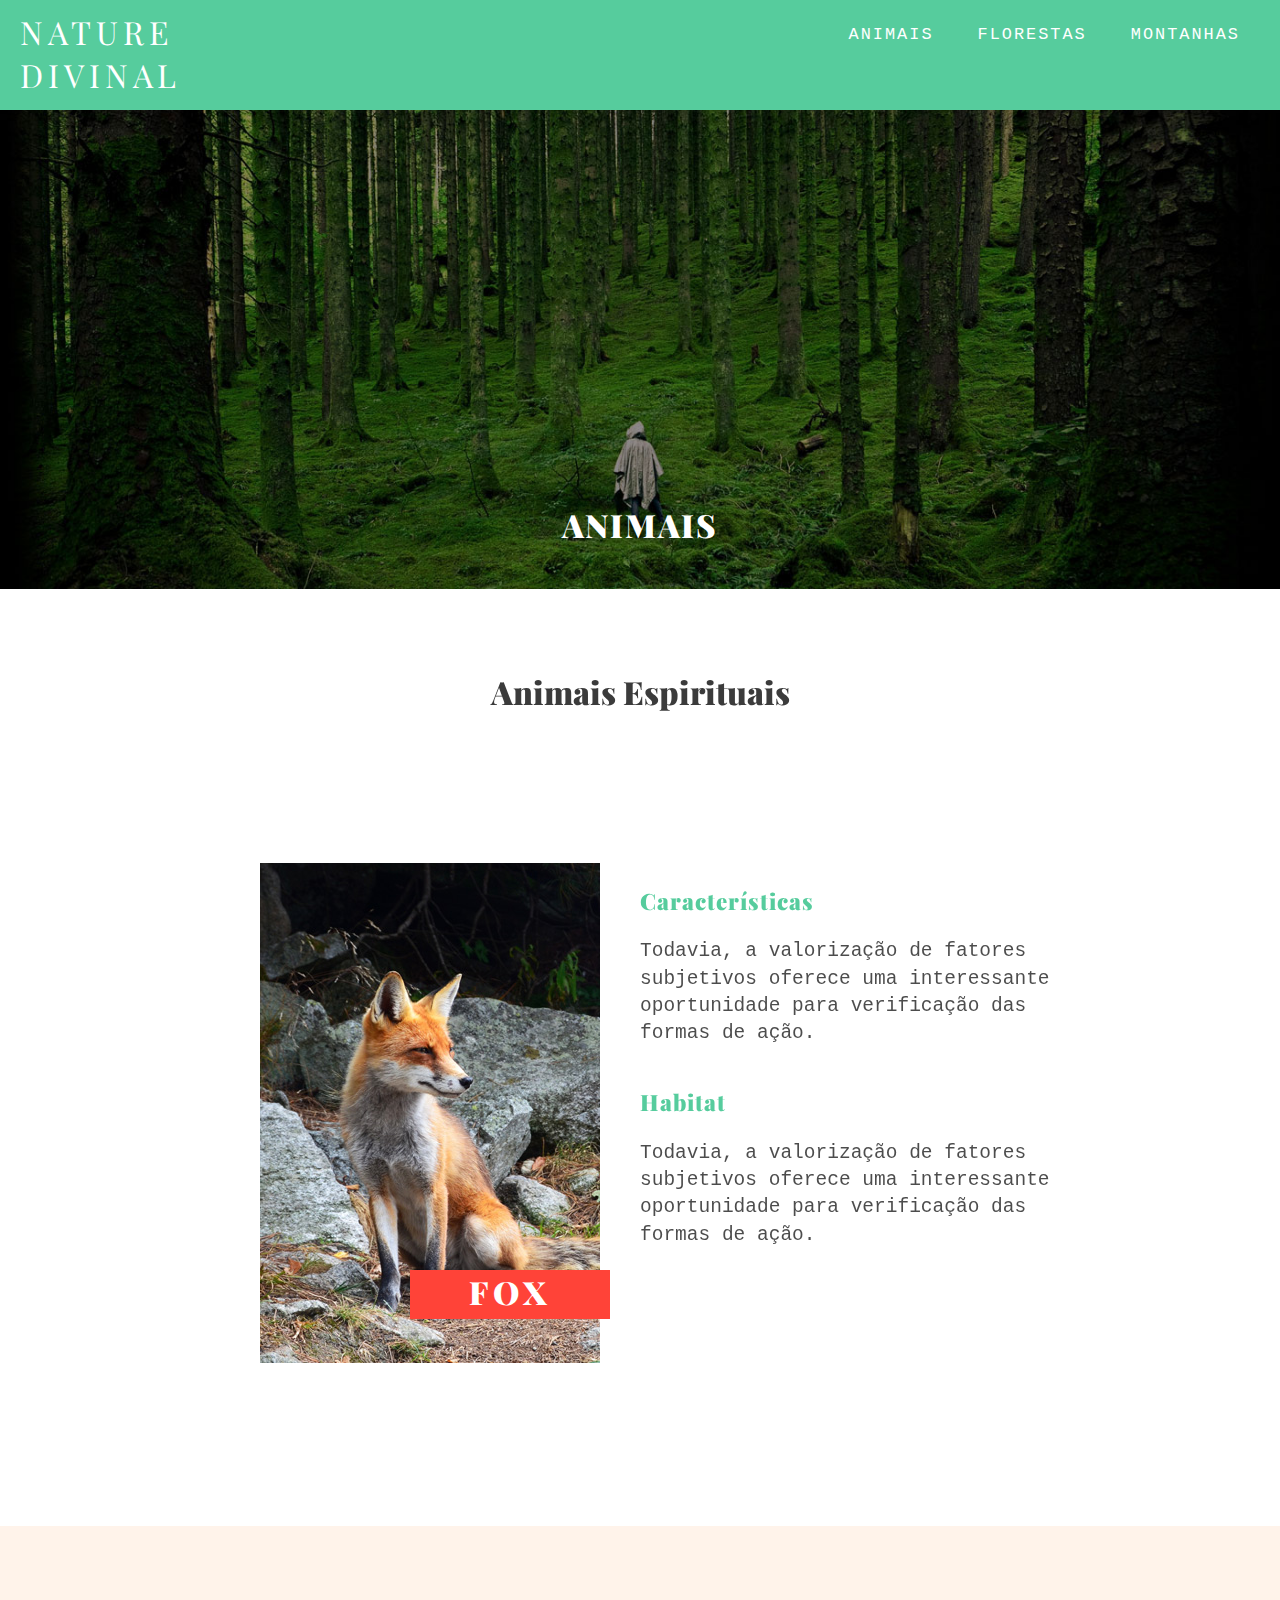
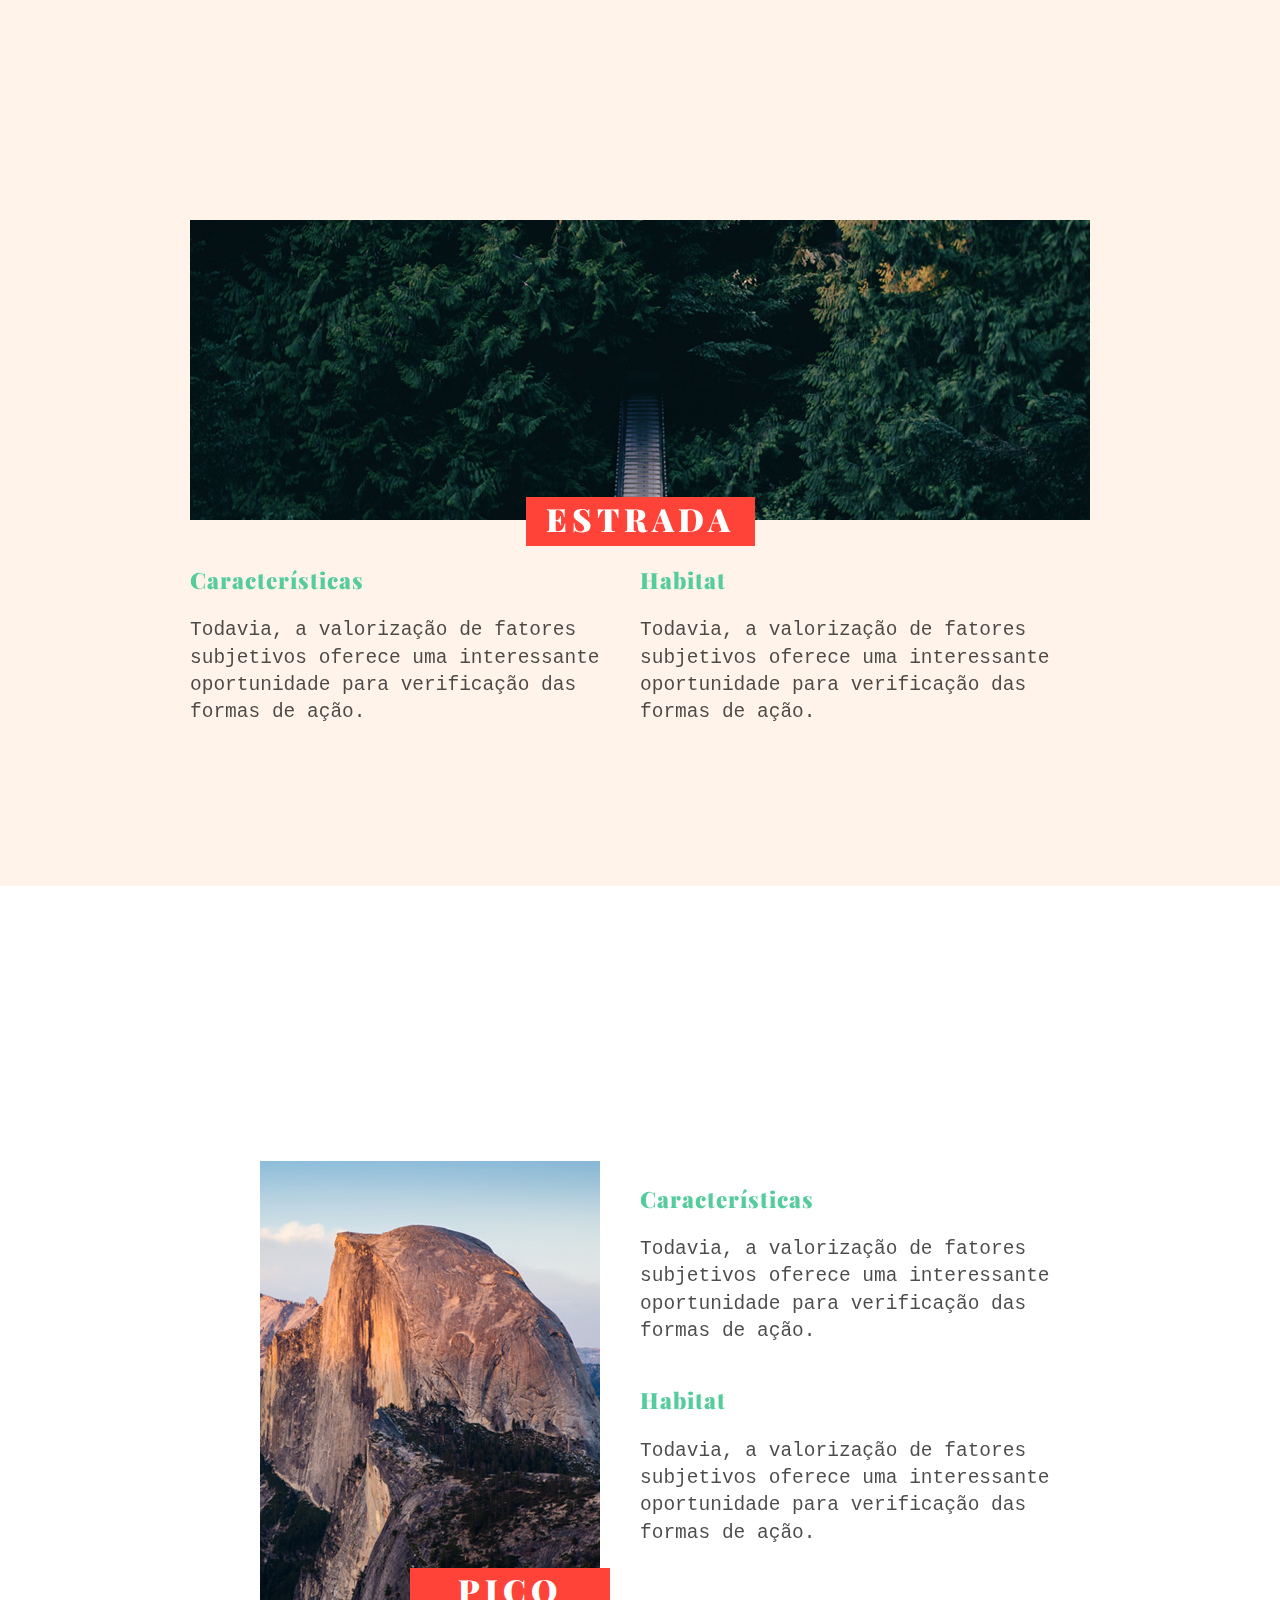
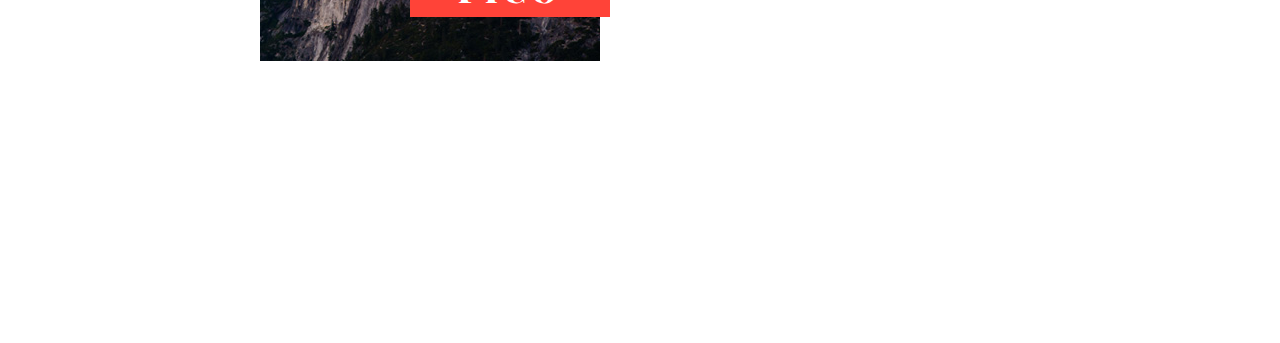
==== commit d461864f: "Criando Animação ao Scroll" ====
--- a/nature-divinal/index.html
+++ b/nature-divinal/index.html
@@ -41,9 +41,9 @@
 
 	<section class="container animais" data-group="animais" id="animais">
 
-		<h1>Animais Espirituais</h1>
-
-		<ul class="tab-menu">
+		<h1 data-anime="scroll">Animais Espirituais</h1>
+
+		<ul class="tab-menu" data-anime="scroll">
 			<li><a href="#fox" data-click="fox">Fox</a></li>
 			<li><a href="#firefox" data-click="firefox">FireFox</a></li>
 			<li><a href="#wolf" data-click="wolf">Wolf</a></li>
@@ -92,9 +92,9 @@
 
 	<section class="florestas" data-group="florestas" id="florestas">
 	<div class="container">
-		<h1>Florestas Termais</h1>
-
-		<ul class="tab-menu">
+		<h1 data-anime="scroll">Florestas Termais</h1>
+
+		<ul class="tab-menu" data-anime="scroll">
 			<li><a href="#estrada" data-click="estrada">Estrada</a></li>
 			<li><a href="#sol" data-click="sol">Sol</a></li>
 			<li><a href="#verde" data-click="verde">Verde</a></li>
@@ -156,9 +156,9 @@
 	
 <section class="container montanhas" data-group="montanhas" id="montanhas">
 
-		<h1>Montanhas da Alma</h1>
-
-		<ul class="tab-menu">
+		<h1 data-anime="scroll">Montanhas da Alma</h1>
+
+		<ul class="tab-menu" data-anime="scroll">
 			<li><a href="#pico" data-click="pico">Pico</a></li>
 			<li><a href="#montanha" data-click="montanha">Montanha</a></li>
 			<li><a href="#monte" data-click="monte">Monte</a></li>
--- a/nature-divinal/css/style.css
+++ b/nature-divinal/css/style.css
@@ -195,7 +195,7 @@
 	float: left;
 }
 
-[data-target] {
+.js [data-target] {
 	opacity: 0;
 	visibility: hidden;
 	transform: translate3d(-50px,0,0);
@@ -203,13 +203,13 @@
 	top: 0;
 }
 
-[data-click].active {
+.js [data-click].active {
 	background: #56CC9D;
 	color: white;
 	border-color: #56CC9D;
 }
 
-[data-target].active {
+.js [data-target].active {
 	opacity: 1;
 	visibility: visible;
 	transition: .3s;
@@ -327,18 +327,29 @@
 	opacity: 1;
 }
 
-
-
-
-
-
-
-
-
-
-
-
-
-
-
-
+.js [data-anime] {
+	opacity: 0;
+	transform: translate3d(0,-50px,0);
+	transition: .3s;
+}
+
+.js [data-anime].animate {
+	opacity: 1;
+	transform: translate3d(0,0,0);
+}
+
+
+
+
+
+
+
+
+
+
+
+
+
+
+
+
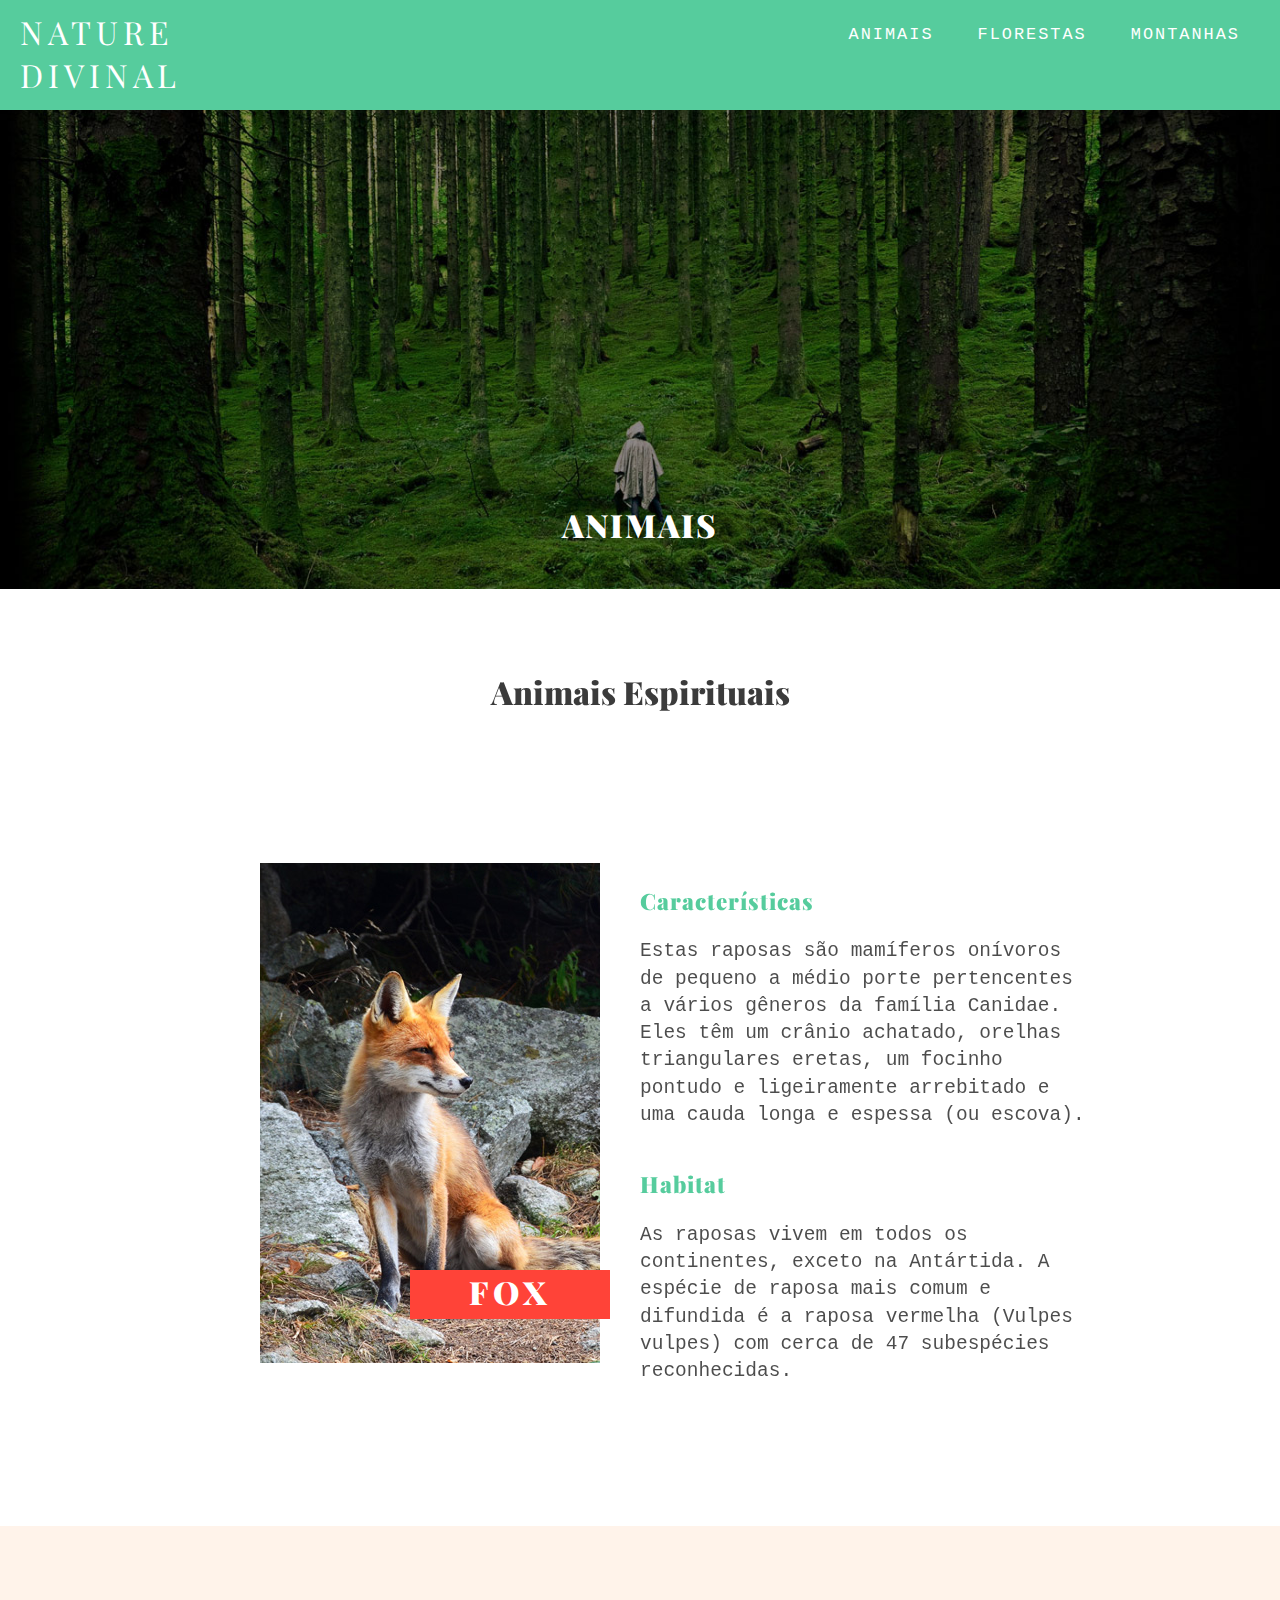
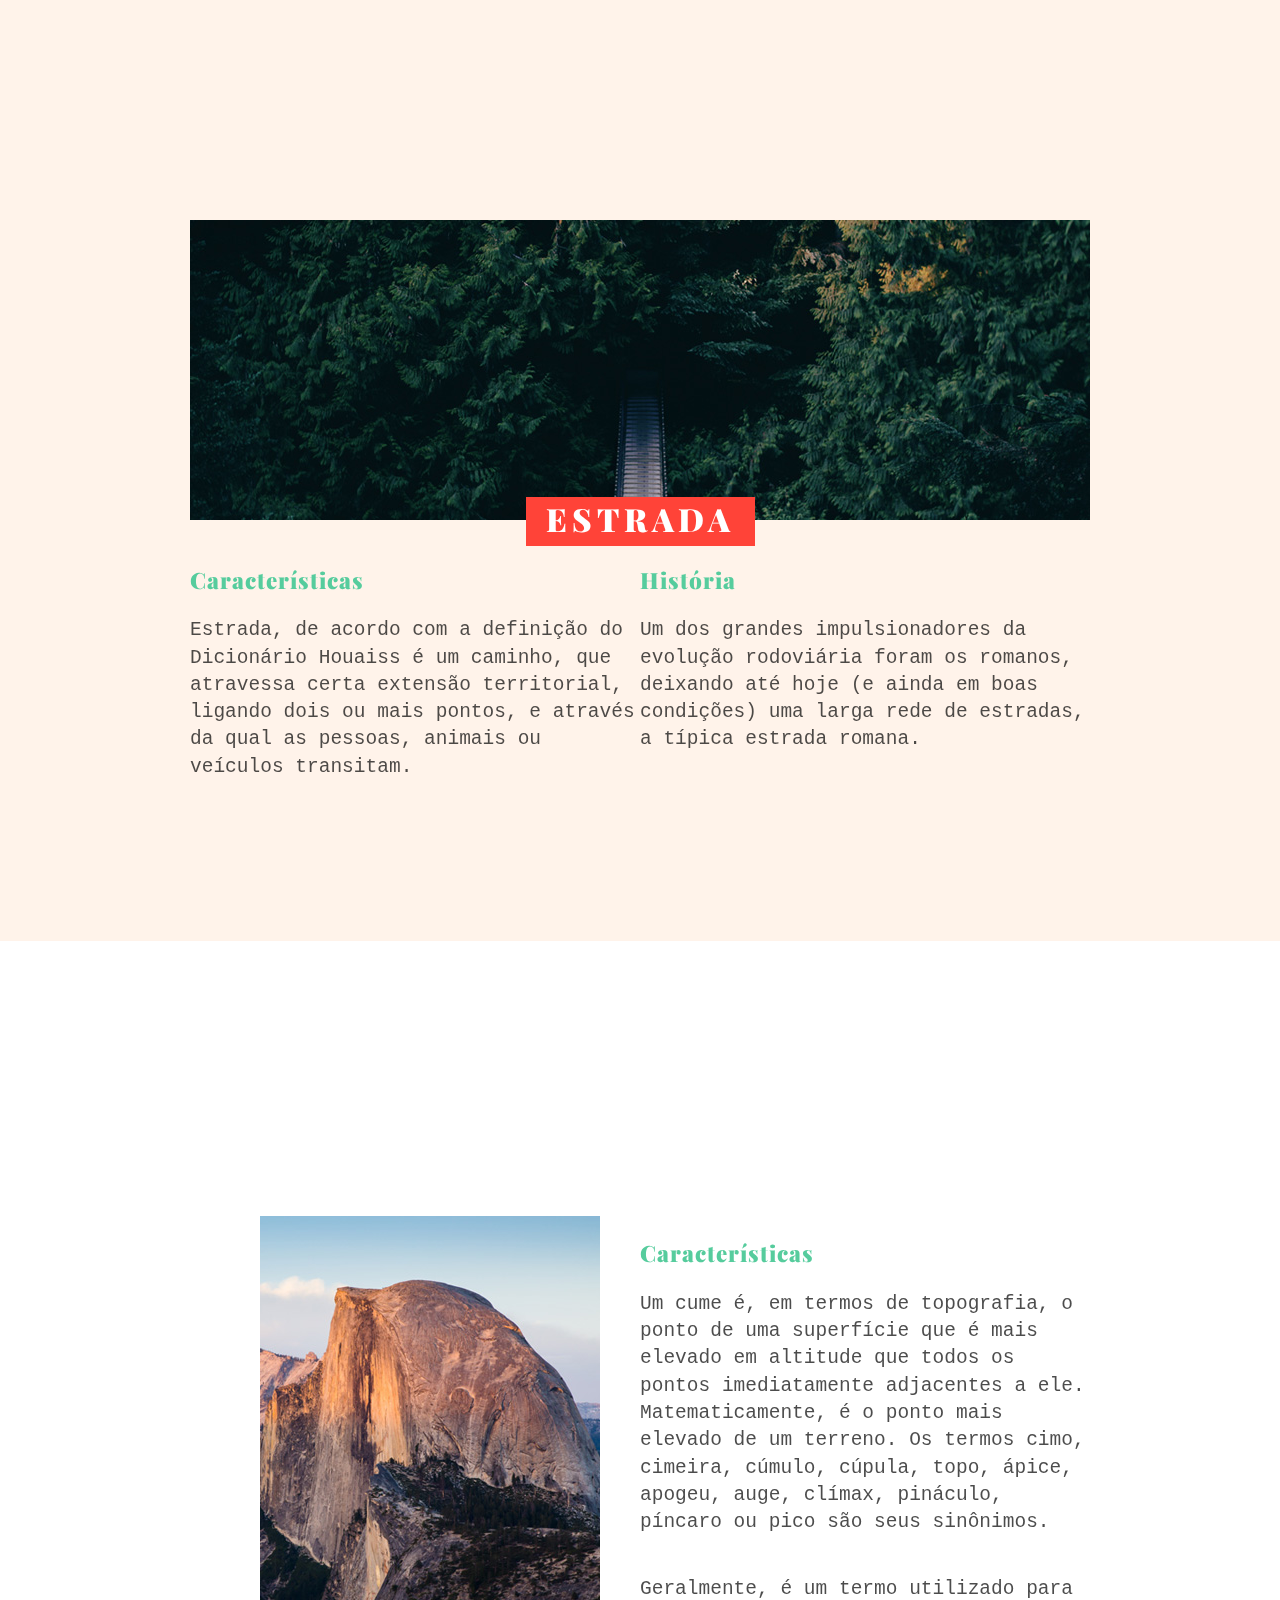
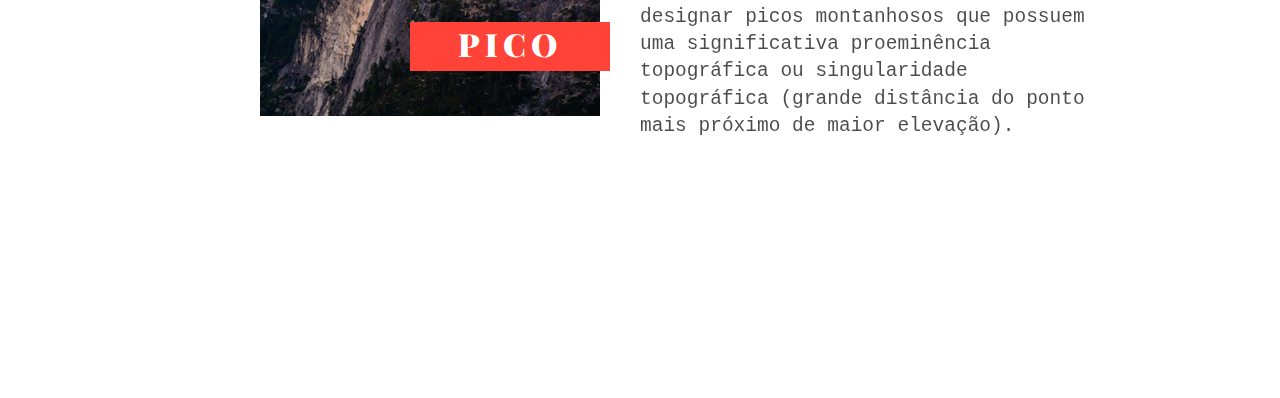
==== commit 779eb694: "Otimização de funções e melhorias" ====
--- a/nature-divinal/index.html
+++ b/nature-divinal/index.html
@@ -56,9 +56,9 @@
 			</div>
 			<div class="item-info">
 				<h3>Características</h3>
-				<p>Todavia, a valorização de fatores subjetivos oferece uma interessante oportunidade para verificação das formas de ação.</p>
-				<h3>Habitat</h3>
-				<p>Todavia, a valorização de fatores subjetivos oferece uma interessante oportunidade para verificação das formas de ação.</p>
+				<p>Estas raposas são mamíferos onívoros de pequeno a médio porte pertencentes a vários gêneros da família Canidae. Eles têm um crânio achatado, orelhas triangulares eretas, um focinho pontudo e ligeiramente arrebitado e uma cauda longa e espessa (ou escova).</p>
+				<h3>Habitat</h3>
+				<p>As raposas vivem em todos os continentes, exceto na Antártida. A espécie de raposa mais comum e difundida é a raposa vermelha (Vulpes vulpes) com cerca de 47 subespécies reconhecidas.</p>
 			</div>
 		</div>
 
@@ -69,9 +69,10 @@
 			</div>
 			<div class="item-info">
 				<h3>Características</h3>
-				<p>Todavia, a valorização de fatores subjetivos oferece uma interessante oportunidade para verificação das formas de ação.</p>
-				<h3>Habitat</h3>
-				<p>Todavia, a valorização de fatores subjetivos oferece uma interessante oportunidade para verificação das formas de ação.</p>
+				<p>A raposa prateada é uma forma melanística da raposa vermelha (Vulpes vulpes). As raposas prateadas exibem uma grande variação de pele. Alguns são completamente pretos brilhantes, exceto por uma coloração branca na ponta da cauda, ​​dando-lhes uma aparência um tanto prateada. Algumas raposas prateadas são cinza-azuladas e algumas podem ter uma cor cinzenta nas laterais.
+				</p>
+				<h3>Habitat</h3>
+				<p>Historicamente, as raposas prateadas estavam entre os portadores de peles mais valorizados, e suas peles eram frequentemente usadas por nobres na Rússia, Europa Ocidental e China.</p>
 			</div>
 		</div>
 
@@ -82,9 +83,9 @@
 			</div>
 			<div class="item-info">
 				<h3>Características</h3>
-				<p>Todavia, a valorização de fatores subjetivos oferece uma interessante oportunidade para verificação das formas de ação.</p>
-				<h3>Habitat</h3>
-				<p>Todavia, a valorização de fatores subjetivos oferece uma interessante oportunidade para verificação das formas de ação.</p>
+				<p>O lobo (Canis lupus), também conhecido como lobo cinzento ou lobo cinzento , é um grande canino nativo da Eurásia e da América do Norte . Mais de trinta subespécies de Canis lupus foram reconhecidas e os lobos cinzentos, como popularmente entendidos, compreendem subespécies selvagen.</p>
+				<h3>Habitat</h3>
+				<p>O lobo é o maior membro existente da família Canidae . Também se distingue de outras espécies de Canis por suas orelhas e focinho menos pontiagudos, além de um tronco mais curto e uma cauda mais longa.</p>
 			</div>
 		</div>
 
@@ -97,7 +98,7 @@
 		<ul class="tab-menu" data-anime="scroll">
 			<li><a href="#estrada" data-click="estrada">Estrada</a></li>
 			<li><a href="#sol" data-click="sol">Sol</a></li>
-			<li><a href="#verde" data-click="verde">Verde</a></li>
+			<li><a href="#verde" data-click="verde">Vegetação</a></li>
 		</ul>
 
 		<div class="item" id="estrada" data-target="estrada">
@@ -106,14 +107,14 @@
 				<h2>Estrada</h2>
 			</div>
 			<div class="item-info">
-			<div>
-				<h3>Características</h3>
-				<p>Todavia, a valorização de fatores subjetivos oferece uma interessante oportunidade para verificação das formas de ação.</p>
-			</div>
-			<div>
-				<h3>Habitat</h3>
-				<p>Todavia, a valorização de fatores subjetivos oferece uma interessante oportunidade para verificação das formas de ação.</p>
-			</div>
+				<div>
+					<h3>Características</h3>
+					<p>Estrada, de acordo com a definição do Dicionário Houaiss é um caminho, que atravessa certa extensão territorial, ligando dois ou mais pontos, e através da qual as pessoas, animais ou veículos transitam.</p>
+				</div>
+				<div>
+					<h3>História</h3>
+					<p>Um dos grandes impulsionadores da evolução rodoviária foram os romanos, deixando até hoje (e ainda em boas condições) uma larga rede de estradas, a típica estrada romana.</p>
+				</div>
 			</div>
 		</div>
 
@@ -125,11 +126,11 @@
 			<div class="item-info">
 			<div>
 				<h3>Características</h3>
-				<p>Todavia, a valorização de fatores subjetivos oferece uma interessante oportunidade para verificação das formas de ação.</p>
-			</div>
-			<div>
-				<h3>Habitat</h3>
-				<p>Todavia, a valorização de fatores subjetivos oferece uma interessante oportunidade para verificação das formas de ação.</p>
+				<p>O Sol (do latim sol, solis[12]) é a estrela central do Sistema Solar. Todos os outros corpos do Sistema Solar, como planetas, planetas anões, asteroides, cometas e poeira, bem como todos os satélites associados a estes corpos, giram ao seu redor.</p>
+			</div>
+			<div>
+				<h3>História</h3>
+				<p>Responsável por 99,86% da massa do Sistema Solar, o Sol possui uma massa 332 900 vezes maior do que a da Terra, e um volume 1 300 000 vezes maior do que o do nosso planeta.</p>
 			</div>	
 			</div>
 		</div>
@@ -137,16 +138,17 @@
 		<div class="item" id="verde" data-target="verde">
 			<div class="item-img">
 				<img src="img/verde.jpg" alt="Verde">
-				<h2>Verde</h2>
-			</div>
-			<div class="item-info">
-			<div>
-				<h3>Características</h3>
-				<p>Todavia, a valorização de fatores subjetivos oferece uma interessante oportunidade para verificação das formas de ação.</p>
-			</div>
-			<div>
-				<h3>Habitat</h3>
-				<p>Todavia, a valorização de fatores subjetivos oferece uma interessante oportunidade para verificação das formas de ação.</p>
+				<h2>Vegetação</h2>
+			</div>
+			<div class="item-info">
+			<div>
+				<h3>Características</h3>
+				<p>Vegetação é um termo geral para a vida vegetal de uma região; 
+					isso se refere às formas de vida que cobrem os solos, às estruturas espaciais ou qualquer outra medida específica ou geográfica que possua características botânicas. É mais amplo que o termo flora, que se refere exclusivamente à composição das espécies.</p>
+			</div>
+			<div>
+				<h3>Habitat</h3>
+				<p>É o conjunto de plantas nativas de certo local que se encontram em qualquer área terrestre, desde que nesta localidade haja condições para o seu desenvolvimento. Tais condições são: luminosidade, calor, umidade e solos favoráveis.</p>
 			</div>
 			</div>
 		</div>
@@ -171,9 +173,9 @@
 			</div>
 			<div class="item-info">
 				<h3>Características</h3>
-				<p>Todavia, a valorização de fatores subjetivos oferece uma interessante oportunidade para verificação das formas de ação.</p>
-				<h3>Habitat</h3>
-				<p>Todavia, a valorização de fatores subjetivos oferece uma interessante oportunidade para verificação das formas de ação.</p>
+				<p>Um cume é, em termos de topografia, o ponto de uma superfície que é mais elevado em altitude que todos os pontos imediatamente adjacentes a ele. Matematicamente, é o ponto mais elevado de um terreno. Os termos cimo, cimeira, cúmulo, cúpula, topo, ápice, apogeu, auge, clímax, pináculo, píncaro ou pico são seus sinônimos.</p>
+				
+				<p>Geralmente, é um termo utilizado para designar picos montanhosos que possuem uma significativa proeminência topográfica ou singularidade topográfica (grande distância do ponto mais próximo de maior elevação).</p>
 			</div>
 		</div>
 
@@ -184,9 +186,9 @@
 			</div>
 			<div class="item-info">
 				<h3>Características</h3>
-				<p>Todavia, a valorização de fatores subjetivos oferece uma interessante oportunidade para verificação das formas de ação.</p>
-				<h3>Habitat</h3>
-				<p>Todavia, a valorização de fatores subjetivos oferece uma interessante oportunidade para verificação das formas de ação.</p>
+				<p>A distinção entre um morro e uma montanha é pouco precisa e muito subjetiva. O Instituto Brasileiro de Geografia e Estatística (IBGE) define morro como "elevação natural do terreno com altura de até aproximadamente 300 m" e montanha como elevação com altura acima disso.</p>
+
+				<p>	Outra definição, usada por alguns geólogos, geógrafos e livros didáticos de geografia, sendo alvo de debates no Brasil, diferencia montanha de morro pelo fato de uma montanha estar tectonicamente ativa, ou seja, pertencente a uma cordilheira de formação recente. Por essa última definição, no Brasil não haveria montanhas</p>
 			</div>
 		</div>
 
@@ -197,9 +199,7 @@
 			</div>
 			<div class="item-info">
 				<h3>Características</h3>
-				<p>Todavia, a valorização de fatores subjetivos oferece uma interessante oportunidade para verificação das formas de ação.</p>
-				<h3>Habitat</h3>
-				<p>Todavia, a valorização de fatores subjetivos oferece uma interessante oportunidade para verificação das formas de ação.</p>
+				<p>Montanha ou monte (do latim montanea, de mons, montis) é uma forma de relevo. Uma sequência de montanhas denomina-se cordilheira. Uma montanha tem imponência e altitude superiores a uma colina, embora não exista uma altitude específica única para essa diferenciação.</p>
 			</div>
 		</div>
 
--- a/nature-divinal/css/style.css
+++ b/nature-divinal/css/style.css
@@ -218,77 +218,6 @@
 	transform: translate3d(0px,0,0);
 }
 
-@media only screen and (max-width: 768px) {
-
-.mobile-btn {
-	display: block;
-	color: white;
-	width: 36px;
-	height: 36px;
-	border-top: 4px solid;
-	margin: 20px 20px 0 0;
-	float: right;
-	position: relative;
-	cursor: pointer;
-	-webkit-backface-visibility: hidden;
-}
-
-.mobile-btn::after, .mobile-btn::before {
-	content: '';
-	display: block;
-	height: 4px;
-	margin-top: 6px;
-	background: currentColor;
-	position: relative;
-	transition: transform .2s ease;
-}
-
-.mobile-btn.active {
-	border-top-color: transparent;
-}
-
-.mobile-btn.active::after {
-	margin-top: 0px;
-	top: 2px;
-	transform: rotate(45deg);
-}
-
-.mobile-btn.active::before {
-	margin-top: 0px;
-	top: 6px;
-	transform: rotate(135deg);
-}
-
-.menu-nav.mobile-menu {
-	position: fixed;
-	background: #56CC9D;
-	padding: 10px;
-	top: 60px;
-	right: 0px;
-	opacity: 0;
-	visibility: hidden;
-	transform: translate3d(60px, 0px, 0px);
-	transition: .3s;
-}
-
-.menu-nav.mobile-menu.active {
-	opacity: 1;
-	visibility: visible;
-	transform: translate3d(0px, 0px, 0px);
-}
-
-.menu-nav.mobile-menu li {
-	display: block;
-}
-
-.menu-nav.mobile-menu li a {
-	border-top: 2px solid;
-	width: 100%;
-	text-align: center;
-}
-	
-}
-
 .introducao {
 	background: black;
 }
@@ -338,18 +267,91 @@
 	transform: translate3d(0,0,0);
 }
 
-
-
-
-
-
-
-
-
-
-
-
-
-
-
-
+/* RESPONSIVO */
+	@media only screen and (max-width: 768px) {
+
+	.mobile-btn {
+		display: block;
+		color: white;
+		width: 36px;
+		height: 36px;
+		border-top: 4px solid;
+		margin: 20px 20px 0 0;
+		float: right;
+		position: relative;
+		cursor: pointer;
+		-webkit-backface-visibility: hidden;
+	}
+
+	.mobile-btn::after, .mobile-btn::before {
+		content: '';
+		display: block;
+		height: 4px;
+		margin-top: 6px;
+		background: currentColor;
+		position: relative;
+		transition: transform .2s ease;
+	}
+
+	.mobile-btn.active {
+		border-top-color: transparent;
+	}
+
+	.mobile-btn.active::after {
+		margin-top: 0px;
+		top: 2px;
+		transform: rotate(45deg);
+	}
+
+	.mobile-btn.active::before {
+		margin-top: 0px;
+		top: 6px;
+		transform: rotate(135deg);
+	}
+
+	.menu-nav.mobile-menu {
+		position: fixed;
+		background: #56CC9D;
+		padding: 10px;
+		top: 60px;
+		right: 0px;
+		opacity: 0;
+		visibility: hidden;
+		transform: translate3d(60px, 0px, 0px);
+		transition: .3s;
+	}
+
+	.menu-nav.mobile-menu.active {
+		opacity: 1;
+		visibility: visible;
+		transform: translate3d(0px, 0px, 0px);
+	}
+
+	.menu-nav.mobile-menu li {
+		display: block;
+	}
+
+	.menu-nav.mobile-menu li a {
+		border-top: 2px solid;
+		width: 100%;
+		text-align: center;
+	}
+	
+}
+
+
+
+
+
+
+
+
+
+
+
+
+
+
+
+
+
